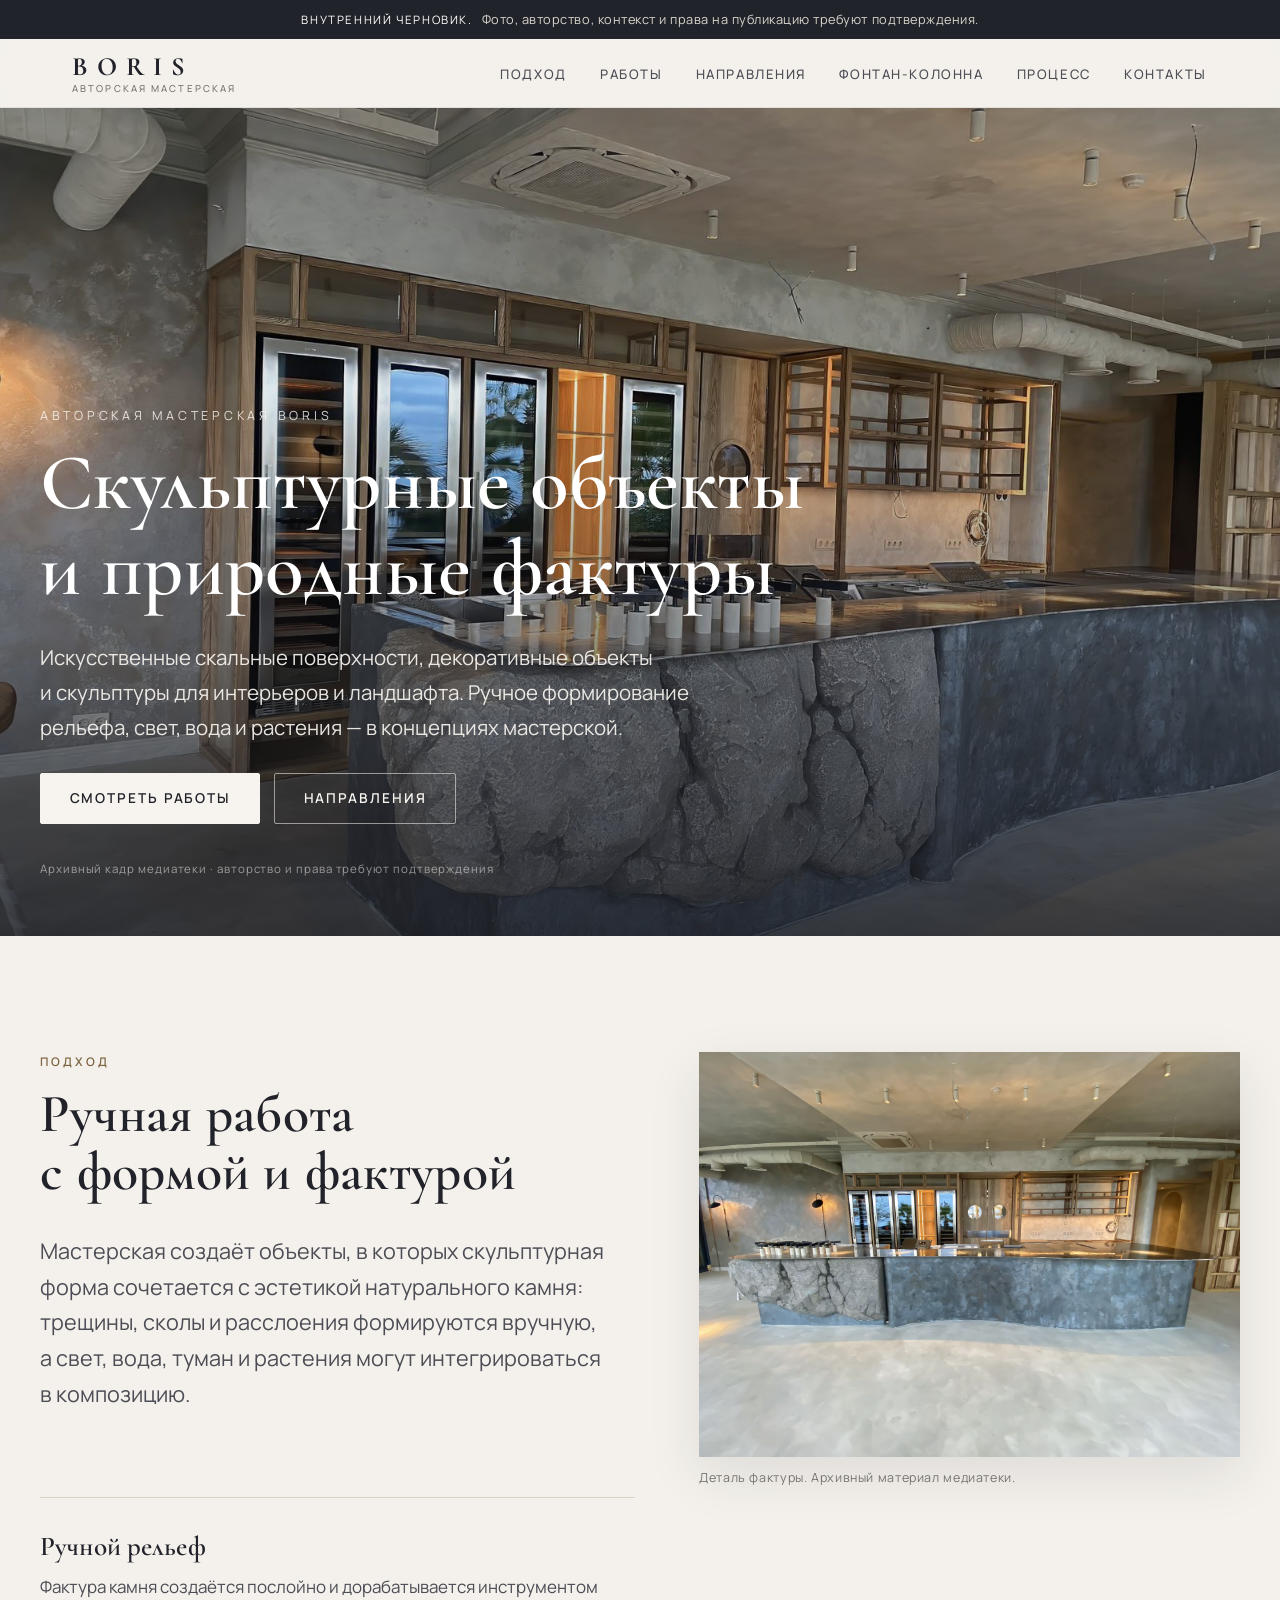
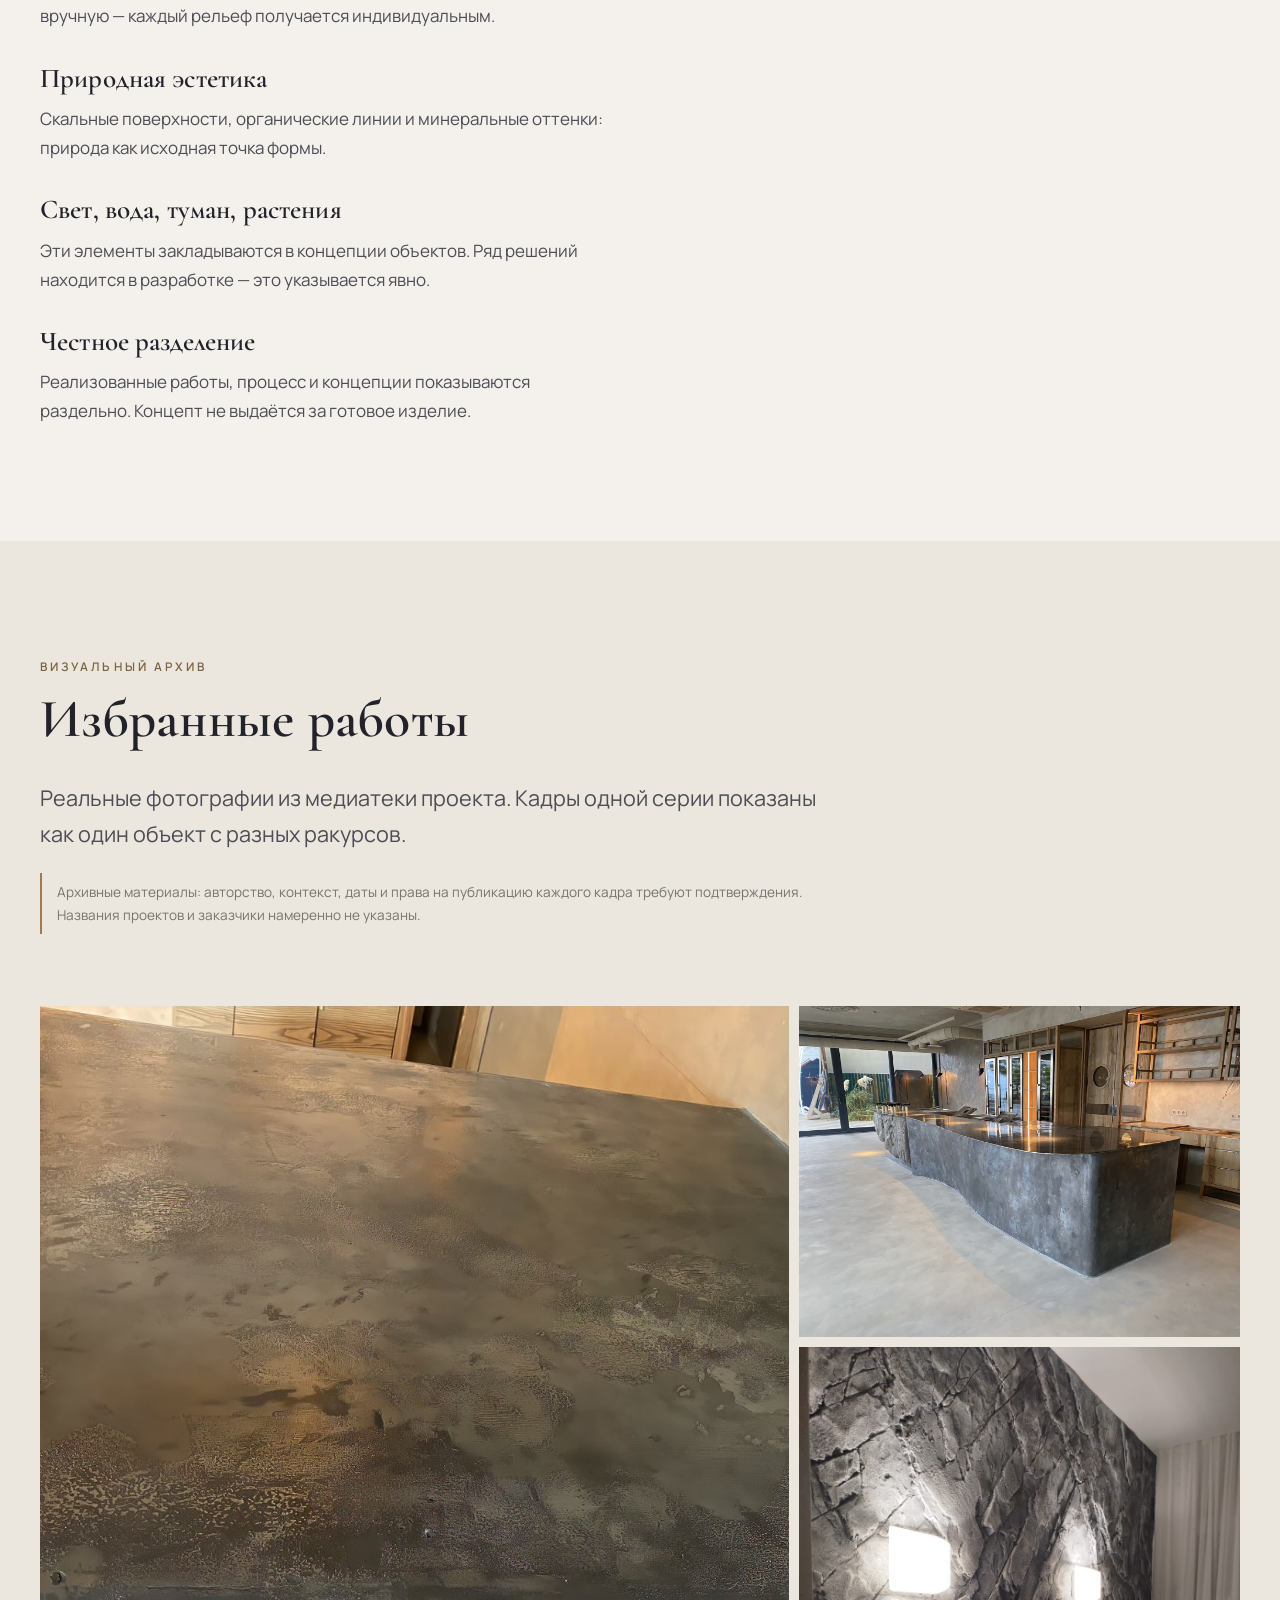
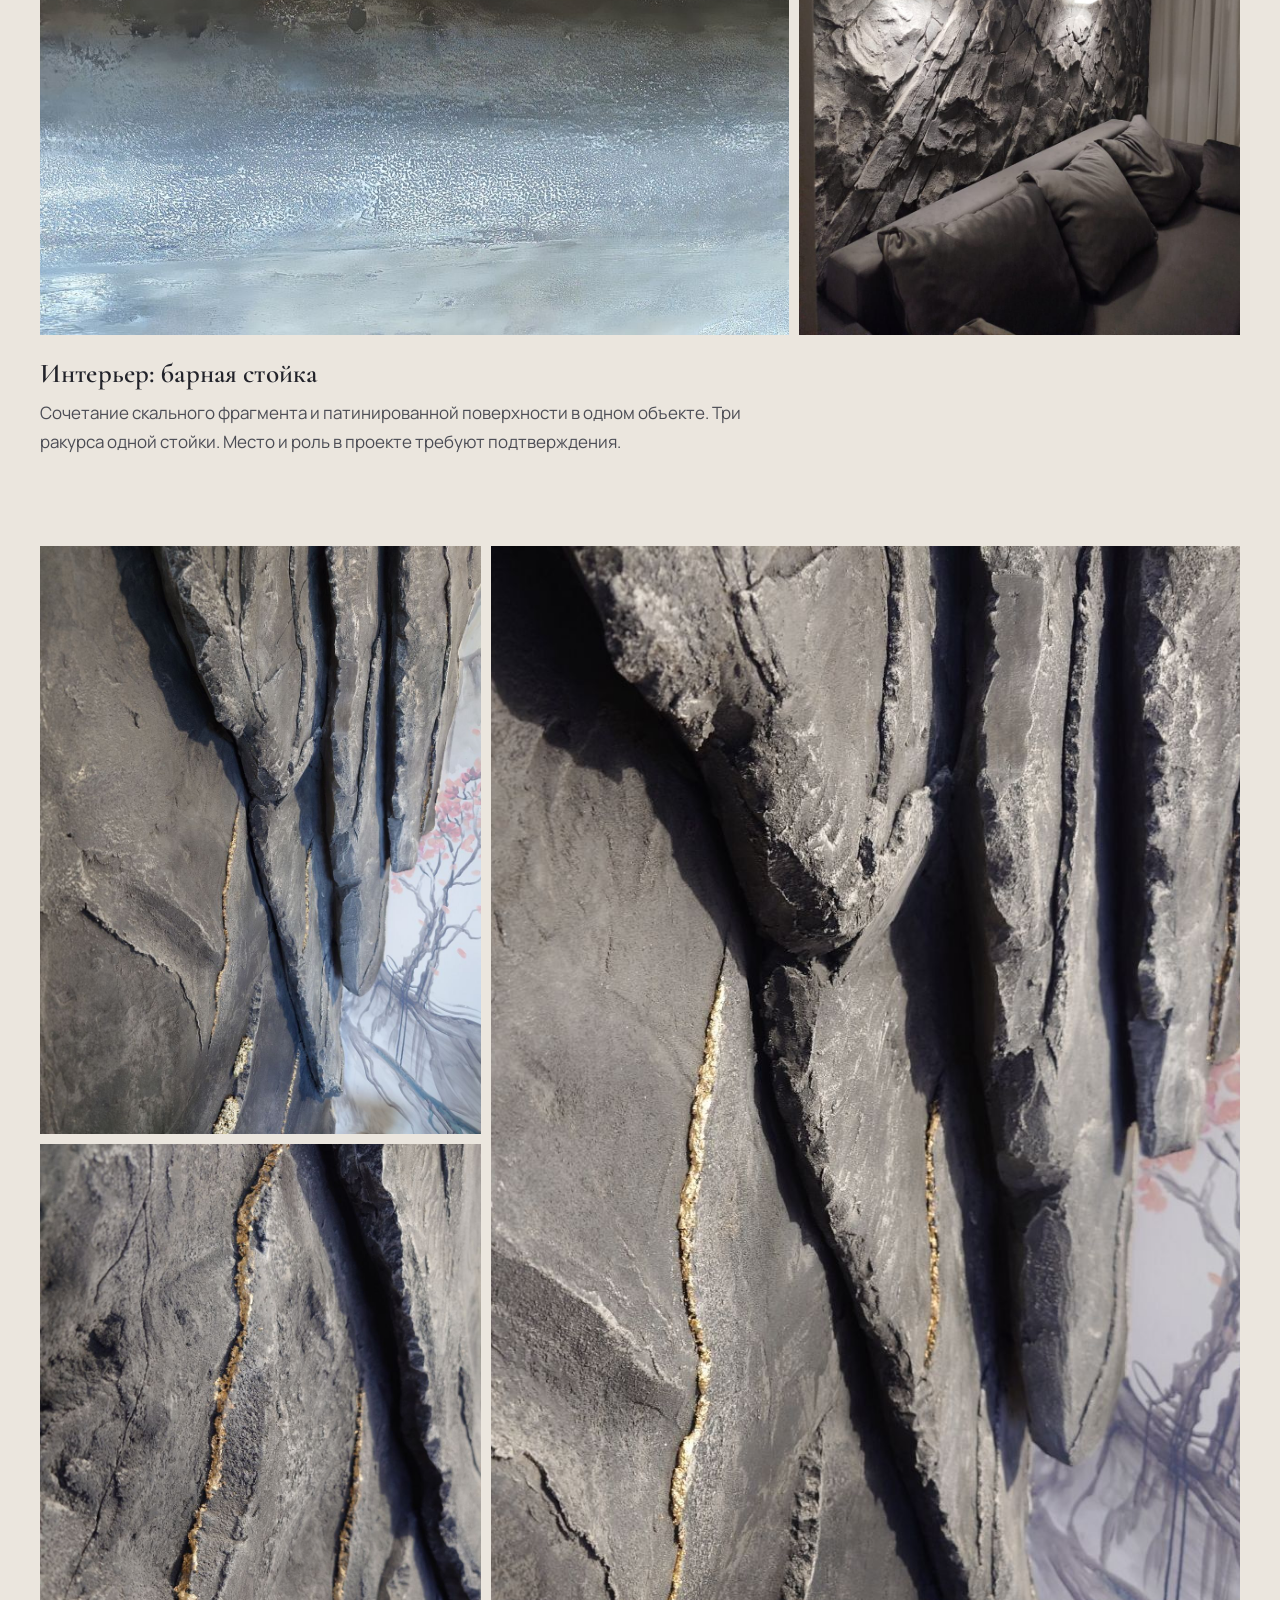
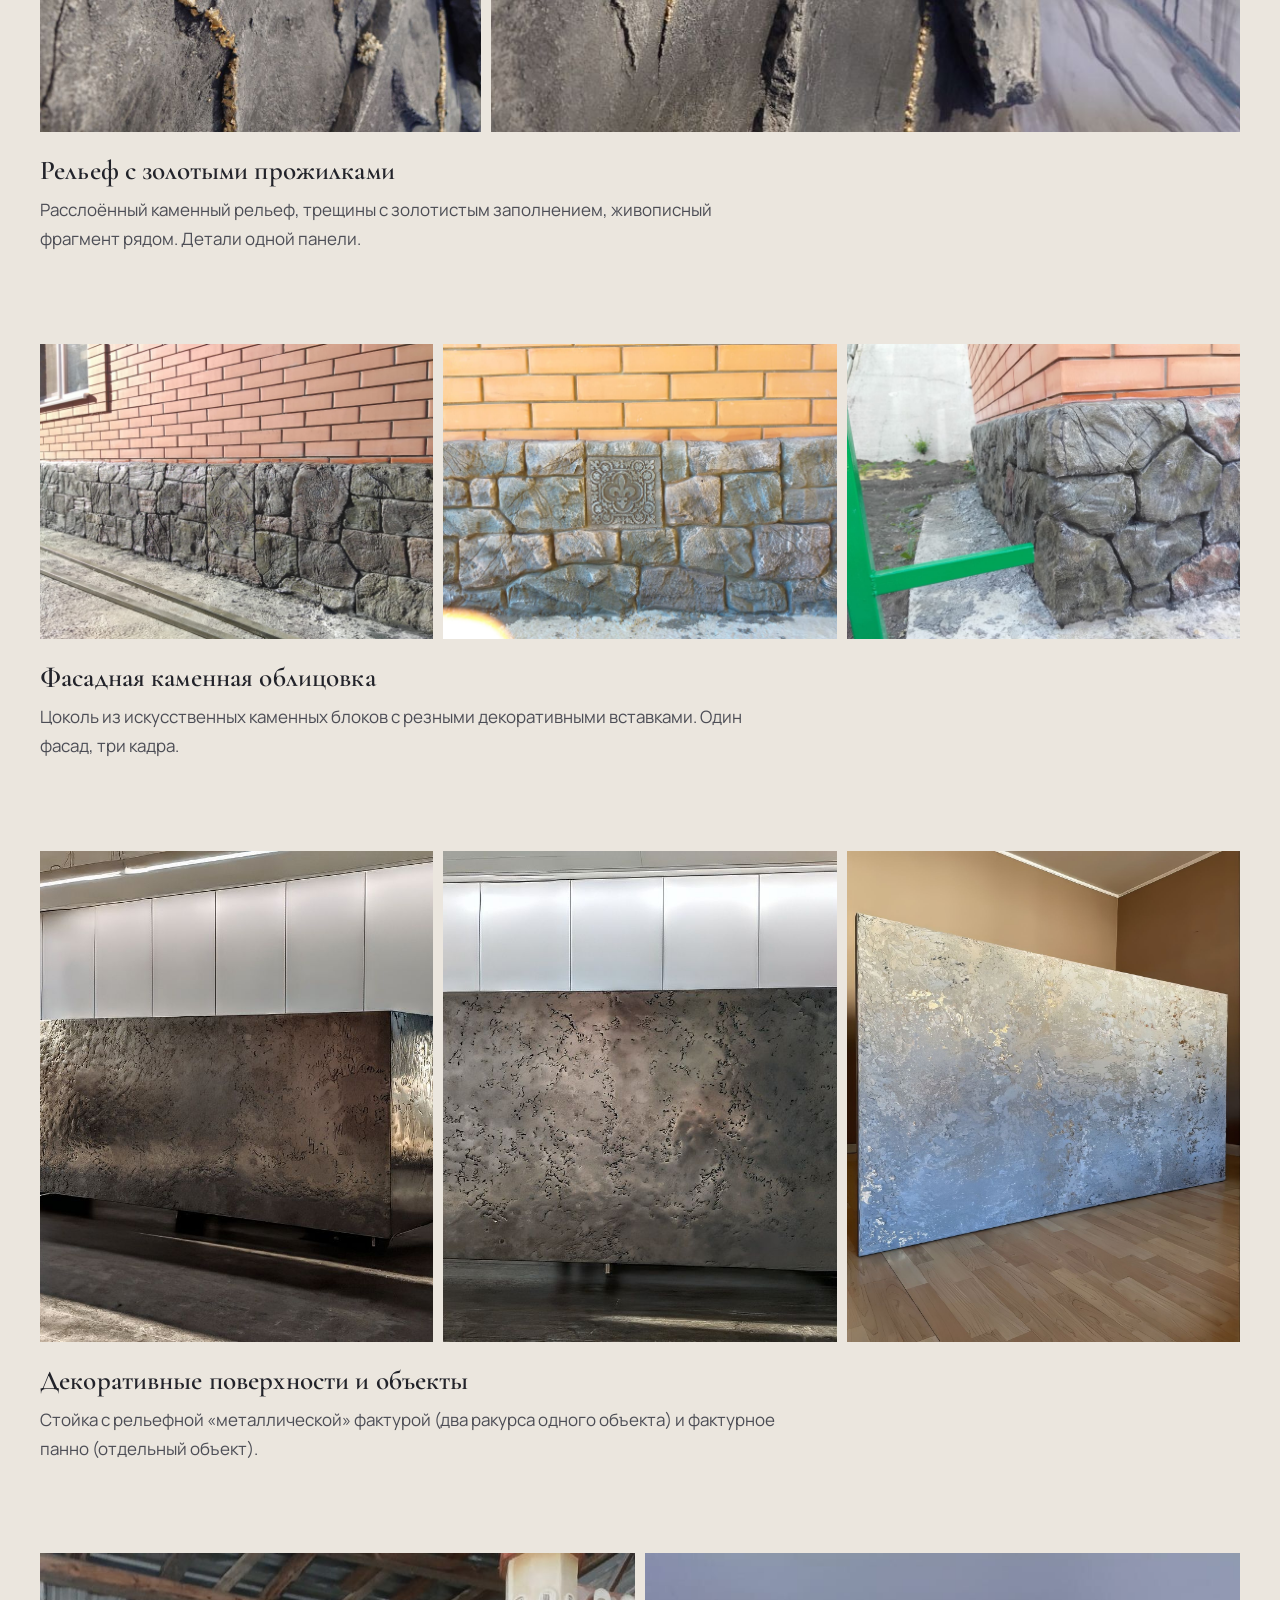
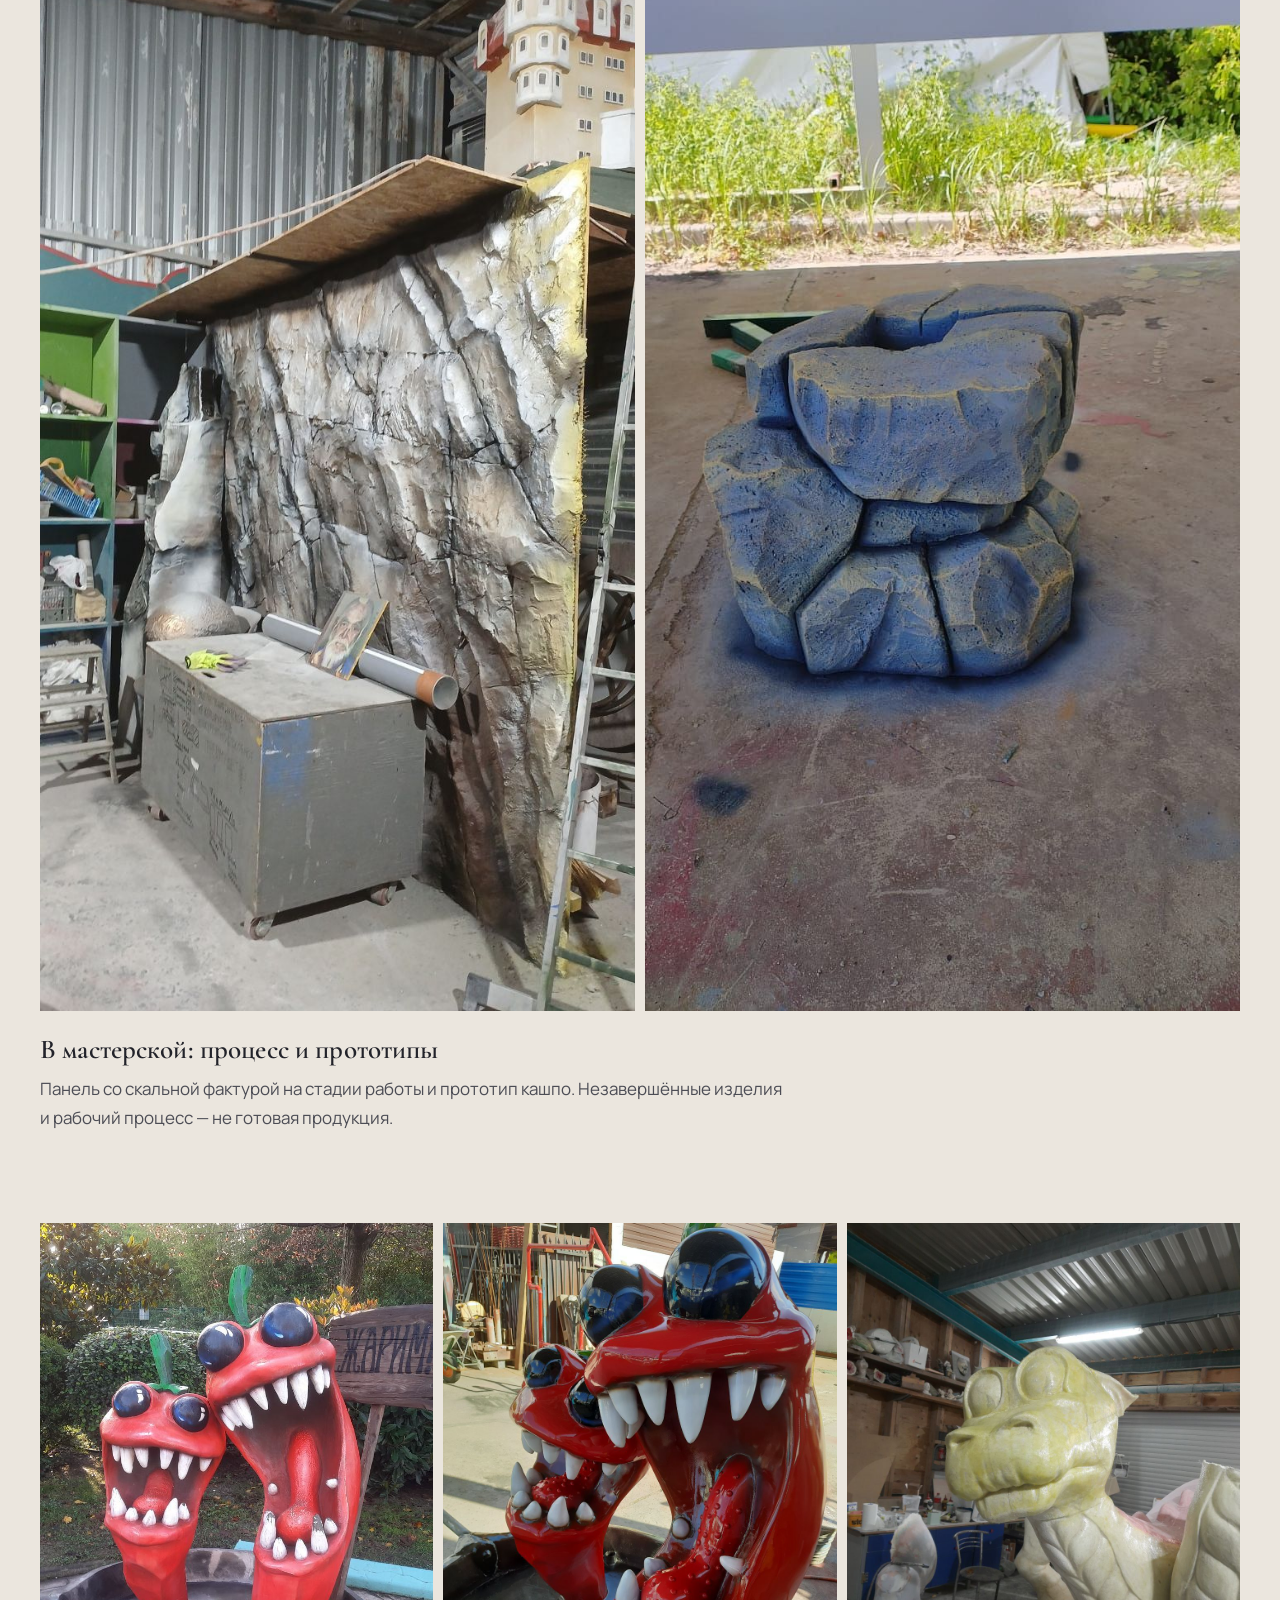
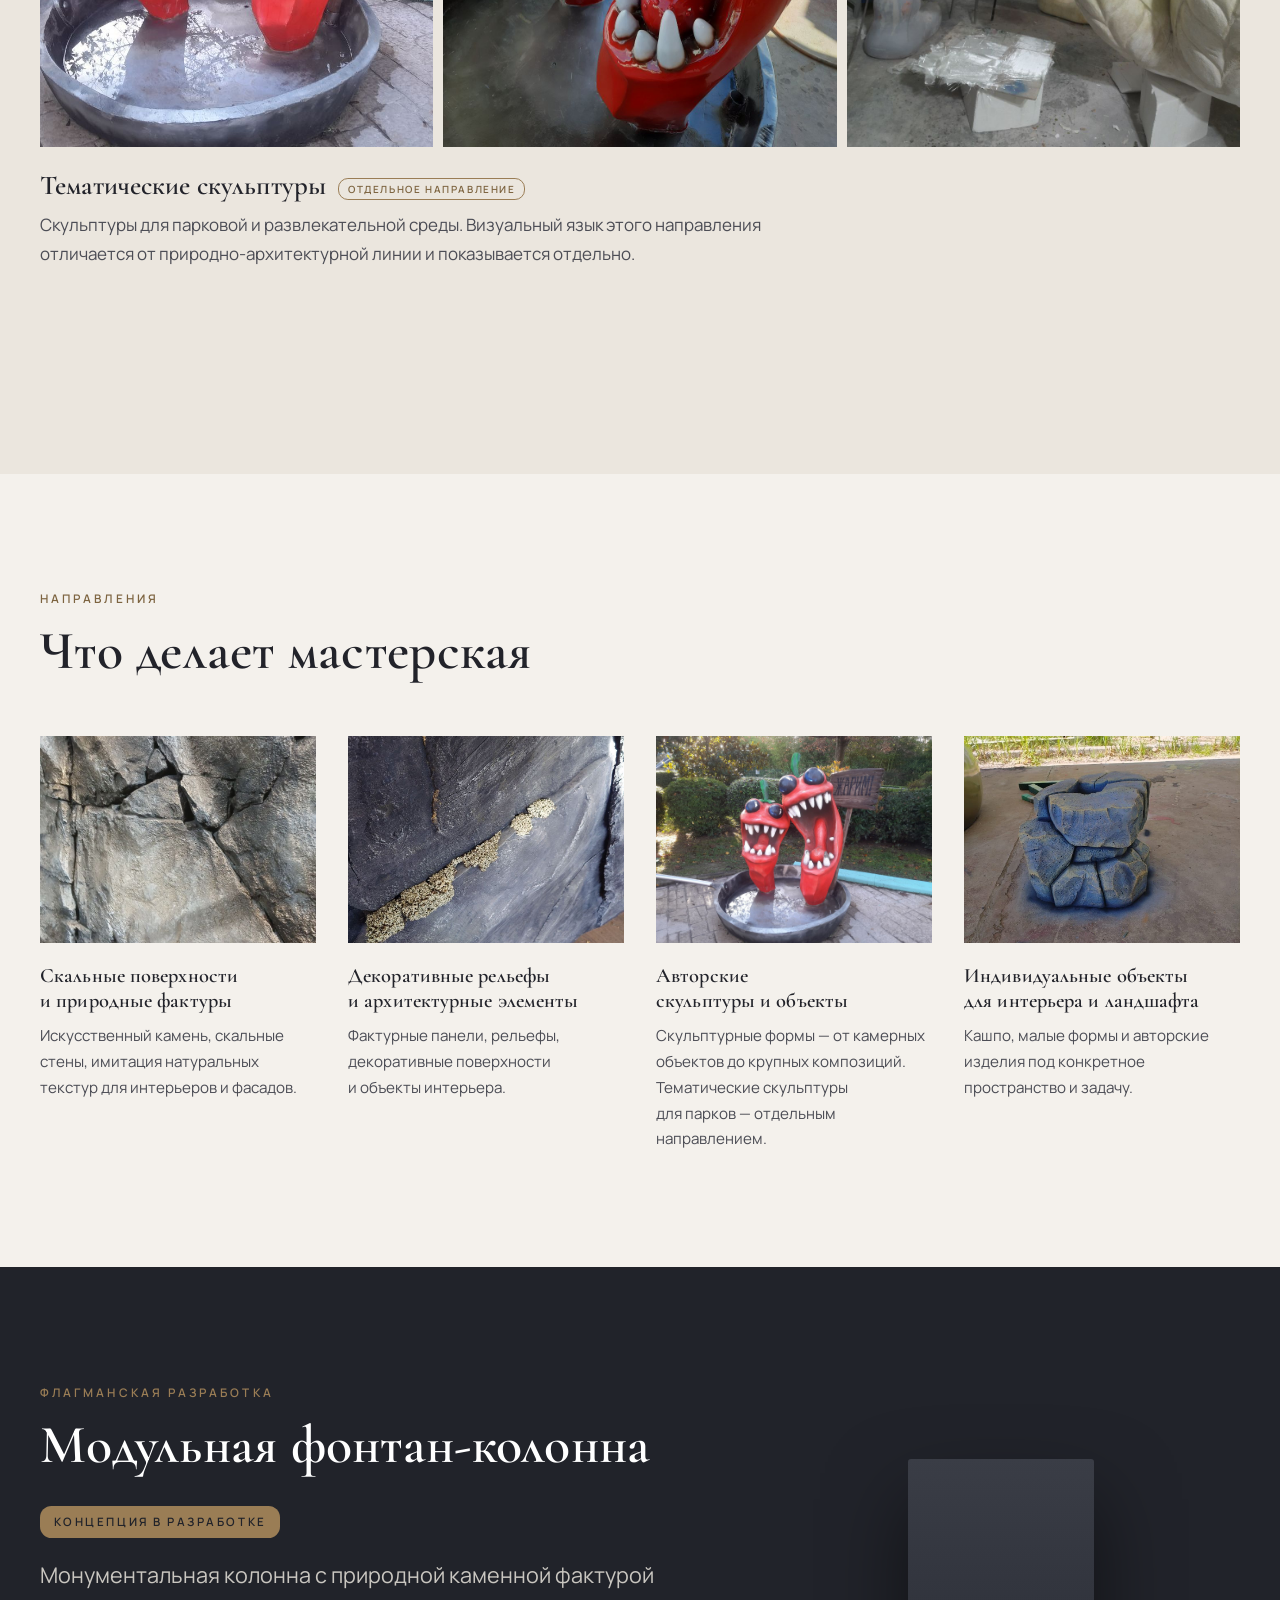
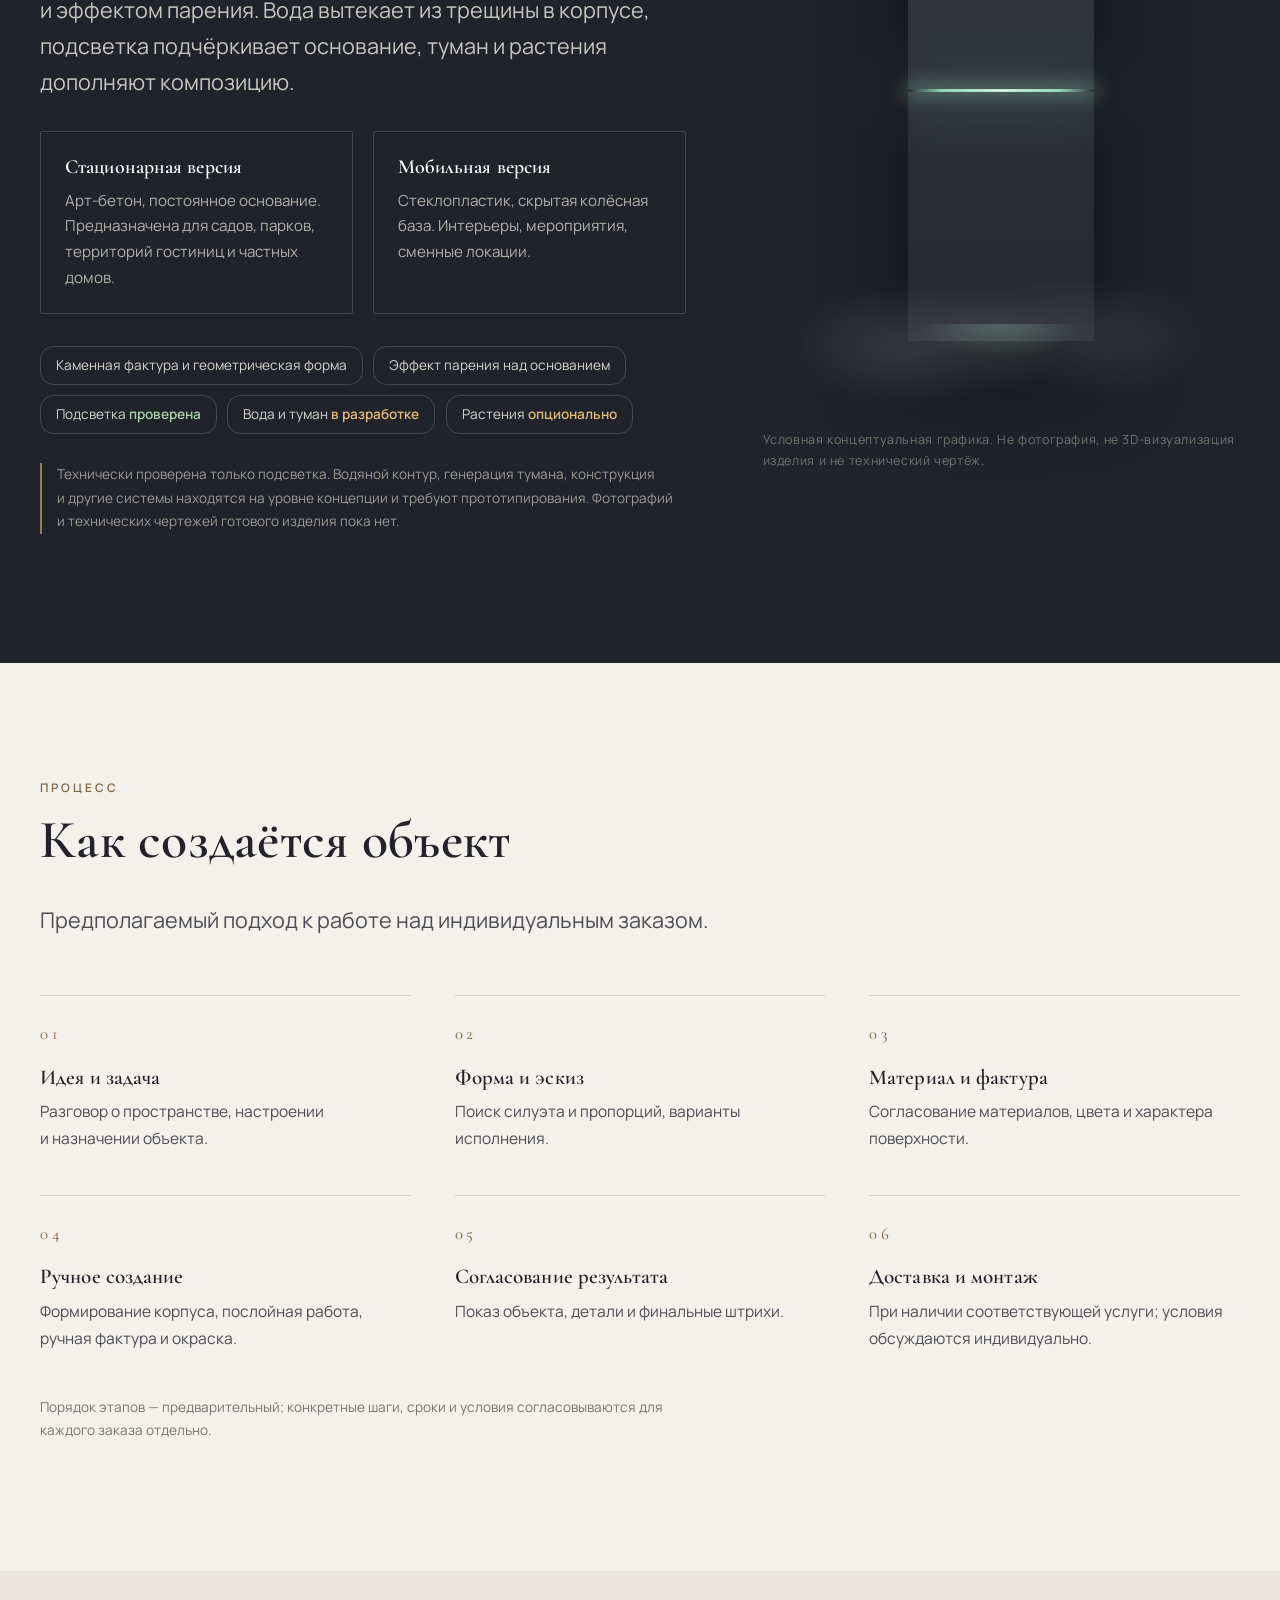
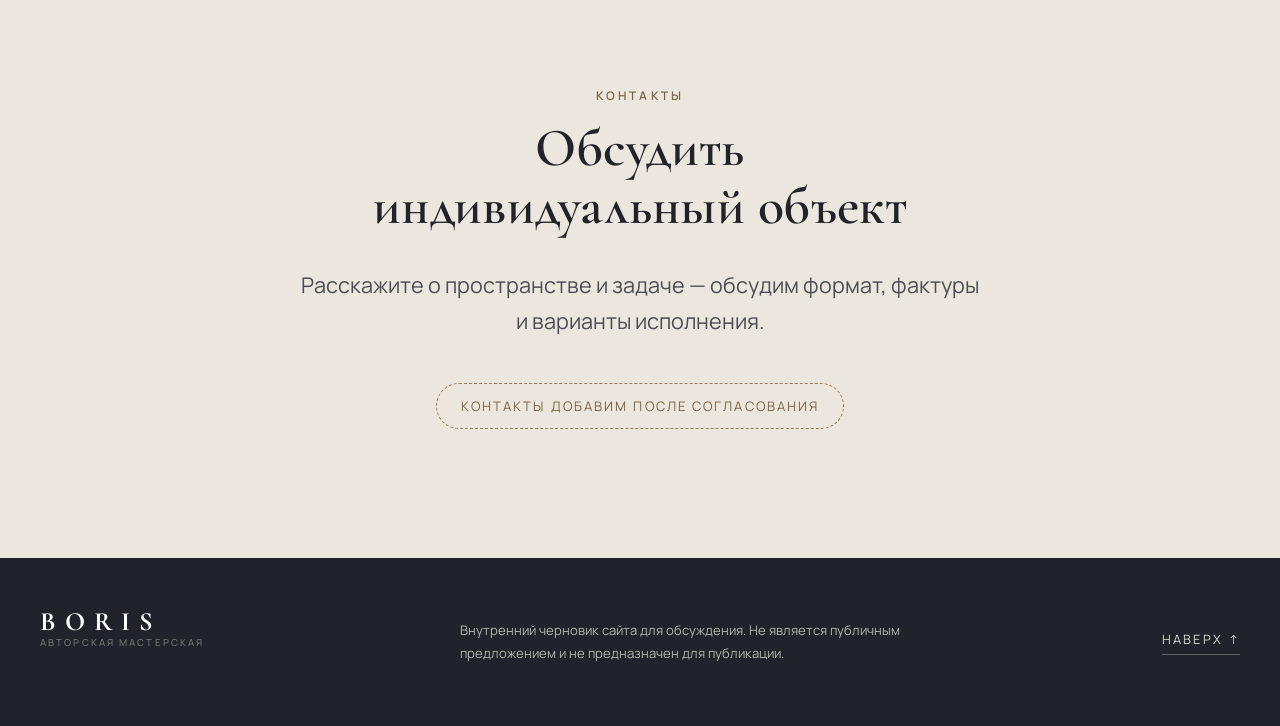
==== site/index.html @ 52c3b249 "feat(site): первый визуальный черновик одностраничного сайта BORIS (issue #5) - site/index.html — вс" ====
<!DOCTYPE html>
<html lang="ru">
<head>
  <meta charset="utf-8">
  <meta name="viewport" content="width=device-width, initial-scale=1">
  <title>BORIS — авторская мастерская скульптурных объектов · внутренний черновик</title>
  <meta name="description" content="Черновик сайта авторской мастерской: скульптурные объекты, искусственные природные поверхности и декоративные элементы для интерьеров и ландшафта.">
  <meta name="robots" content="noindex, nofollow">
  <!-- Шрифты: Google Fonts (если сеть недоступна, сработают системные фолбэки из styles.css) -->
  <link rel="preconnect" href="https://fonts.googleapis.com">
  <link rel="preconnect" href="https://fonts.gstatic.com" crossorigin>
  <link href="https://fonts.googleapis.com/css2?family=Cormorant+Garamond:wght@400;500;600;700&family=Manrope:wght@300;400;500;600&display=swap" rel="stylesheet">
  <link rel="stylesheet" href="styles.css">
</head>
<body>
  <a class="skip-link" href="#main">К основному содержанию</a>

  <!-- Служебная плашка: оставить в версии PR. Текст править здесь. -->
  <div class="draft-banner" role="note">
    <span class="draft-banner__label">Внутренний черновик.</span>
    Фото, авторство, контекст и права на публикацию требуют подтверждения.
  </div>

  <!-- ===== Шапка. Навигация: пункты меню меняются здесь ===== -->
  <header class="site-header" id="top">
    <div class="site-header__inner">
      <a class="wordmark" href="#top" aria-label="BORIS — в начало страницы">BORIS<span class="wordmark__sub">авторская мастерская</span></a>
      <button class="nav-toggle" type="button" aria-expanded="false" aria-controls="site-nav" aria-label="Открыть меню">
        <span class="nav-toggle__bar"></span><span class="nav-toggle__bar"></span>
      </button>
      <nav class="site-nav" id="site-nav" aria-label="Основная навигация">
        <ul>
          <li><a href="#approach">Подход</a></li>
          <li><a href="#works">Работы</a></li>
          <li><a href="#directions">Направления</a></li>
          <li><a href="#fountain">Фонтан-колонна</a></li>
          <li><a href="#process">Процесс</a></li>
          <li><a href="#contact">Контакты</a></li>
        </ul>
      </nav>
    </div>
  </header>

  <main id="main">

    <!-- ===== 1. Первый экран. Фоновая фотография: hero-кадр (P10) ===== -->
    <section class="hero" aria-labelledby="hero-title">
      <div class="hero__media" aria-hidden="true">
        <!-- hero-изображение: заменяется здесь (путь к веб-копии из assets/processed/web/) -->
        <img src="../assets/processed/web/p10-rock-wall-interior-lights.jpg" alt="" fetchpriority="high">
      </div>
      <div class="hero__overlay" aria-hidden="true"></div>
      <div class="hero__content">
        <p class="hero__kicker">Авторская мастерская BORIS</p>
        <h1 id="hero-title">Скульптурные объекты<br>и&nbsp;природные фактуры</h1>
        <p class="hero__lead">Искусственные скальные поверхности, декоративные объекты и&nbsp;скульптуры для интерьеров и&nbsp;ландшафта. Ручное формирование рельефа, свет, вода и&nbsp;растения&nbsp;— в&nbsp;концепциях мастерской.</p>
        <div class="hero__actions">
          <a class="btn btn--light" href="#works">Смотреть работы</a>
          <a class="btn btn--ghost" href="#directions">Направления</a>
        </div>
      </div>
      <p class="hero__credit">Архивный кадр медиатеки · авторство и права требуют подтверждения</p>
    </section>

    <!-- ===== 2. Подход. Тексты пунктов меняются здесь ===== -->
    <section class="section approach" id="approach" aria-labelledby="approach-title">
      <div class="section__inner approach__grid">
        <div class="approach__intro reveal">
          <p class="eyebrow">Подход</p>
          <h2 id="approach-title">Ручная работа с&nbsp;формой и&nbsp;фактурой</h2>
          <p class="lead">Мастерская создаёт объекты, в&nbsp;которых скульптурная форма сочетается с&nbsp;эстетикой натурального камня: трещины, сколы и&nbsp;расслоения формируются вручную, а&nbsp;свет, вода, туман и&nbsp;растения могут интегрироваться в&nbsp;композицию.</p>
        </div>
        <ul class="approach__points">
          <li class="reveal">
            <h3>Ручной рельеф</h3>
            <p>Фактура камня создаётся послойно и&nbsp;дорабатывается инструментом вручную&nbsp;— каждый рельеф получается индивидуальным.</p>
          </li>
          <li class="reveal">
            <h3>Природная эстетика</h3>
            <p>Скальные поверхности, органические линии и&nbsp;минеральные оттенки: природа как исходная точка формы.</p>
          </li>
          <li class="reveal">
            <h3>Свет, вода, туман, растения</h3>
            <p>Эти элементы закладываются в&nbsp;концепции объектов. Ряд решений находится в&nbsp;разработке&nbsp;— это указывается явно.</p>
          </li>
          <li class="reveal">
            <h3>Честное разделение</h3>
            <p>Реализованные работы, процесс и&nbsp;концепции показываются раздельно. Концепт не&nbsp;выдаётся за&nbsp;готовое изделие.</p>
          </li>
        </ul>
        <figure class="approach__figure reveal">
          <!-- деталь фактуры: заменяется здесь -->
          <img src="../assets/processed/web/p08-patina-texture-closeup.jpg" alt="Крупный план мозаичной патинированной фактуры серебристо-серого цвета с бронзовыми вкраплениями" loading="lazy">
          <figcaption>Деталь фактуры. Архивный материал медиатеки.</figcaption>
        </figure>
      </div>
    </section>

    <!-- ===== 3. Избранные работы / визуальный архив.
         Каждый кейс — <article class="case">; кадры кейса меняются в img src.
         Важно: не объединять разные объекты в один кейс. ===== -->
    <section class="section works" id="works" aria-labelledby="works-title">
      <div class="section__inner">
        <header class="works__head reveal">
          <p class="eyebrow">Визуальный архив</p>
          <h2 id="works-title">Избранные работы</h2>
          <p class="lead">Реальные фотографии из&nbsp;медиатеки проекта. Кадры одной серии показаны как один объект с&nbsp;разных ракурсов.</p>
          <p class="archive-note" role="note">Архивные материалы: авторство, контекст, даты и&nbsp;права на&nbsp;публикацию каждого кадра требуют подтверждения. Названия проектов и&nbsp;заказчики намеренно не&nbsp;указаны.</p>
        </header>

        <!-- Кейс: интерьерная барная стойка (серия P01/P02/P06/P11 — один объект) -->
        <article class="case reveal" aria-labelledby="case-bar">
          <div class="case__grid case__grid--wide-left">
            <figure class="case__figure">
              <img src="../assets/processed/web/p06-bar-counter-full-view.jpg" alt="Барная стойка в интерьере: слева грубая скальная фактура фронта, справа гладкая патинированная поверхность" loading="lazy">
            </figure>
            <div class="case__side">
              <figure class="case__figure"><img src="../assets/processed/web/p01-bar-counter-interior.jpg" alt="Изогнутая барная стойка с тёмной фактурной отделкой и скальным фрагментом на торце" loading="lazy"></figure>
              <figure class="case__figure"><img src="../assets/processed/web/p11-bar-rock-end-wide.jpg" alt="Барная стойка с крупной скальной формой на торце, общий вид" loading="lazy"></figure>
            </div>
          </div>
          <div class="case__caption">
            <h3 id="case-bar">Интерьер: барная стойка</h3>
            <p>Сочетание скального фрагмента и&nbsp;патинированной поверхности в&nbsp;одном объекте. Три ракурса одной стойки. Место и&nbsp;роль в&nbsp;проекте требуют подтверждения.</p>
          </div>
        </article>

        <!-- Кейс: рельеф с золотыми прожилками (серия P18–P22 — один объект) -->
        <article class="case reveal" aria-labelledby="case-relief">
          <div class="case__grid case__grid--wide-right">
            <div class="case__side">
              <figure class="case__figure"><img src="../assets/processed/web/p18-relief-gold-veins-sakura.jpg" alt="Серый слоистый рельеф с золотыми прожилками в трещинах рядом с росписью сакуры" loading="lazy"></figure>
              <figure class="case__figure"><img src="../assets/processed/web/p19-relief-gold-vein-detail.jpg" alt="Крупный план трещины в сером каменном рельефе с золотой прожилкой" loading="lazy"></figure>
            </div>
            <figure class="case__figure">
              <img src="../assets/processed/web/p22-relief-gold-veins-vertical.jpg" alt="Вертикальный кадр слоистого скального рельефа с золотыми прожилками и живописной ветвью сакуры справа" loading="lazy">
            </figure>
          </div>
          <div class="case__caption">
            <h3 id="case-relief">Рельеф с&nbsp;золотыми прожилками</h3>
            <p>Расслоённый каменный рельеф, трещины с&nbsp;золотистым заполнением, живописный фрагмент рядом. Детали одной панели.</p>
          </div>
        </article>

        <!-- Кейс: фасадная облицовка (серия P12–P14 — один объект) -->
        <article class="case reveal" aria-labelledby="case-facade">
          <div class="case__grid case__grid--triple">
            <figure class="case__figure"><img src="../assets/processed/web/p13-facade-stone-base-ornaments.jpg" alt="Каменный цоколь фасада с декоративными резными вставками и оранжевой плиткой выше" loading="lazy"></figure>
            <figure class="case__figure"><img src="../assets/processed/web/p12-facade-stone-plaque.jpg" alt="Фрагмент каменной облицовки цоколя с декоративной плитой-орнаментом" loading="lazy"></figure>
            <figure class="case__figure"><img src="../assets/processed/web/p14-facade-stone-corner.jpg" alt="Угол здания с каменной облицовкой цоколя из крупных блоков" loading="lazy"></figure>
          </div>
          <div class="case__caption">
            <h3 id="case-facade">Фасадная каменная облицовка</h3>
            <p>Цоколь из&nbsp;искусственных каменных блоков с&nbsp;резными декоративными вставками. Один фасад, три кадра.</p>
          </div>
        </article>

        <!-- Кейс: декоративные поверхности (P27/P28 — один объект; P29 — отдельный объект) -->
        <article class="case reveal" aria-labelledby="case-decor">
          <div class="case__grid case__grid--triple">
            <figure class="case__figure"><img src="../assets/processed/web/p27-dark-counter-showroom-angle.jpg" alt="Прямоугольная стойка с рельефной тёмной металлизированной фактурой в светлом помещении с панорамными окнами" loading="lazy"></figure>
            <figure class="case__figure"><img src="../assets/processed/web/p28-dark-counter-showroom-front.jpg" alt="Фронтальный вид стойки с тёмной рельефной фактурой в помещении с белыми панелями" loading="lazy"></figure>
            <figure class="case__figure"><img src="../assets/processed/web/p29-textured-art-panel-room.jpg" alt="Крупное фактурное панно голубовато-серебристого цвета с золотыми вкраплениями, прислонённое к стене" loading="lazy"></figure>
          </div>
          <div class="case__caption">
            <h3 id="case-decor">Декоративные поверхности и&nbsp;объекты</h3>
            <p>Стойка с&nbsp;рельефной «металлической» фактурой (два ракурса одного объекта) и&nbsp;фактурное панно (отдельный объект).</p>
          </div>
        </article>

        <!-- Кейс: в мастерской / процесс (P15, P25) -->
        <article class="case reveal" aria-labelledby="case-workshop">
          <div class="case__grid case__grid--double">
            <figure class="case__figure"><img src="../assets/processed/web/p15-rock-wall-panel-workshop.jpg" alt="Крупная панель с фактурой искусственной скалы на колёсной платформе в мастерской" loading="lazy"></figure>
            <figure class="case__figure"><img src="../assets/processed/web/p25-planter-prototype.jpg" alt="Прототип кашпо в виде каменной груды с отверстием сверху на производственной площадке" loading="lazy"></figure>
          </div>
          <div class="case__caption">
            <h3 id="case-workshop">В&nbsp;мастерской: процесс и&nbsp;прототипы</h3>
            <p>Панель со&nbsp;скальной фактурой на&nbsp;стадии работы и&nbsp;прототип кашпо. Незавершённые изделия и&nbsp;рабочий процесс&nbsp;— не&nbsp;готовая продукция.</p>
          </div>
        </article>

        <!-- Кейс: тематические скульптуры — отдельное направление -->
        <article class="case reveal" aria-labelledby="case-themed">
          <div class="case__grid case__grid--triple">
            <figure class="case__figure"><img src="../assets/processed/web/p30-red-mouths-installed-park.jpg" alt="Две красные мультяшные скульптуры с разинутыми пастями в чаше фонтана в парке" loading="lazy"></figure>
            <figure class="case__figure"><img src="../assets/processed/web/p36-red-mouths-painted.jpg" alt="Окрашенные красные скульптуры с разинутыми пастями и белыми зубами в чаше" loading="lazy"></figure>
            <figure class="case__figure"><img src="../assets/processed/web/p41-dragon-head-primed.jpg" alt="Крупная неокрашенная голова динозавра с рельефной чешуёй в мастерской" loading="lazy"></figure>
          </div>
          <div class="case__caption">
            <h3 id="case-themed">Тематические скульптуры <span class="tag">отдельное направление</span></h3>
            <p>Скульптуры для&nbsp;парковой и&nbsp;развлекательной среды. Визуальный язык этого направления отличается от&nbsp;природно-архитектурной линии и&nbsp;показывается отдельно.</p>
          </div>
        </article>
      </div>
    </section>

    <!-- ===== 4. Направления. Карточки меняются здесь ===== -->
    <section class="section directions" id="directions" aria-labelledby="directions-title">
      <div class="section__inner">
        <header class="reveal">
          <p class="eyebrow">Направления</p>
          <h2 id="directions-title">Что делает мастерская</h2>
        </header>
        <ul class="directions__grid">
          <li class="direction-card reveal">
            <figure><img src="../assets/processed/web/p16-rock-texture-closeup.jpg" alt="Крупный план фактуры искусственного камня с трещинами и расколами" loading="lazy"></figure>
            <h3>Скальные поверхности и&nbsp;природные фактуры</h3>
            <p>Искусственный камень, скальные стены, имитация натуральных текстур для интерьеров и&nbsp;фасадов.</p>
          </li>
          <li class="direction-card reveal">
            <figure><img src="../assets/processed/web/p21-relief-gold-gravel-vein.jpg" alt="Крупный план тёмных слоистых пластин рельефа с золотистым заполнением трещины" loading="lazy"></figure>
            <h3>Декоративные рельефы и&nbsp;архитектурные элементы</h3>
            <p>Фактурные панели, рельефы, декоративные поверхности и&nbsp;объекты интерьера.</p>
          </li>
          <li class="direction-card reveal">
            <figure><img src="../assets/processed/web/p30-red-mouths-installed-park.jpg" alt="Красные мультяшные скульптуры в чаше фонтана в парке" loading="lazy"></figure>
            <h3>Авторские скульптуры и&nbsp;объекты</h3>
            <p>Скульптурные формы&nbsp;— от&nbsp;камерных объектов до&nbsp;крупных композиций. Тематические скульптуры для&nbsp;парков&nbsp;— отдельным направлением.</p>
          </li>
          <li class="direction-card reveal">
            <figure><img src="../assets/processed/web/p25-planter-prototype.jpg" alt="Прототип кашпо в виде каменной груды с отверстием сверху" loading="lazy"></figure>
            <h3>Индивидуальные объекты для&nbsp;интерьера и&nbsp;ландшафта</h3>
            <p>Кашпо, малые формы и&nbsp;авторские изделия под конкретное пространство и&nbsp;задачу.</p>
          </li>
        </ul>
      </div>
    </section>

    <!-- ===== 5. Флагман: фонтан-колонна (КОНЦЕПТ).
         Визуальный блок — условная CSS-графика. НЕ подставлять сюда фото P46/P43/P44/P45. ===== -->
    <section class="section fountain" id="fountain" aria-labelledby="fountain-title">
      <div class="section__inner fountain__grid">
        <div class="fountain__content reveal">
          <p class="eyebrow eyebrow--light">Флагманская разработка</p>
          <h2 id="fountain-title">Модульная фонтан-колонна</h2>
          <p class="status-badge">Концепция в&nbsp;разработке</p>
          <p class="lead lead--light">Монументальная колонна с&nbsp;природной каменной фактурой и&nbsp;эффектом парения. Вода вытекает из&nbsp;трещины в&nbsp;корпусе, подсветка подчёркивает основание, туман и&nbsp;растения дополняют композицию.</p>

          <div class="fountain__variants">
            <div class="variant">
              <h3>Стационарная версия</h3>
              <p>Арт-бетон, постоянное основание. Предназначена для садов, парков, территорий гостиниц и&nbsp;частных домов.</p>
            </div>
            <div class="variant">
              <h3>Мобильная версия</h3>
              <p>Стеклопластик, скрытая колёсная база. Интерьеры, мероприятия, сменные локации.</p>
            </div>
          </div>

          <ul class="fountain__features">
            <li>Каменная фактура и&nbsp;геометрическая форма</li>
            <li>Эффект парения над основанием</li>
            <li>Подсветка <span class="ok-mark">проверена</span></li>
            <li>Вода и&nbsp;туман <span class="wip-mark">в&nbsp;разработке</span></li>
            <li>Растения <span class="wip-mark">опционально</span></li>
          </ul>

          <p class="fountain__disclaimer" role="note">Технически проверена только подсветка. Водяной контур, генерация тумана, конструкция и&nbsp;другие системы находятся на&nbsp;уровне концепции и&nbsp;требуют прототипирования. Фотографий и&nbsp;технических чертежей готового изделия пока нет.</p>
        </div>

        <figure class="fountain__visual reveal" aria-label="Условная концептуальная графика фонтан-колонны">
          <!-- Условная концептуальная графика: только CSS. Не заменять на чужие изображения. -->
          <div class="monolith" aria-hidden="true">
            <div class="monolith__body"></div>
            <div class="monolith__seam"></div>
            <div class="monolith__base-glow"></div>
            <div class="monolith__mist"></div>
          </div>
          <figcaption>Условная концептуальная графика. Не&nbsp;фотография, не&nbsp;3D-визуализация изделия и&nbsp;не&nbsp;технический чертёж.</figcaption>
        </figure>
      </div>
    </section>

    <!-- ===== 6. Как создаётся объект. Шаги меняются здесь ===== -->
    <section class="section process" id="process" aria-labelledby="process-title">
      <div class="section__inner">
        <header class="reveal">
          <p class="eyebrow">Процесс</p>
          <h2 id="process-title">Как создаётся объект</h2>
          <p class="lead">Предполагаемый подход к&nbsp;работе над индивидуальным заказом.</p>
        </header>
        <ol class="process__steps">
          <li class="reveal"><span class="process__num">01</span><h3>Идея и&nbsp;задача</h3><p>Разговор о&nbsp;пространстве, настроении и&nbsp;назначении объекта.</p></li>
          <li class="reveal"><span class="process__num">02</span><h3>Форма и&nbsp;эскиз</h3><p>Поиск силуэта и&nbsp;пропорций, варианты исполнения.</p></li>
          <li class="reveal"><span class="process__num">03</span><h3>Материал и&nbsp;фактура</h3><p>Согласование материалов, цвета и&nbsp;характера поверхности.</p></li>
          <li class="reveal"><span class="process__num">04</span><h3>Ручное создание</h3><p>Формирование корпуса, послойная работа, ручная фактура и&nbsp;окраска.</p></li>
          <li class="reveal"><span class="process__num">05</span><h3>Согласование результата</h3><p>Показ объекта, детали и&nbsp;финальные штрихи.</p></li>
          <li class="reveal"><span class="process__num">06</span><h3>Доставка и&nbsp;монтаж</h3><p>При наличии соответствующей услуги; условия обсуждаются индивидуально.</p></li>
        </ol>
        <p class="process__note">Порядок этапов&nbsp;— предварительный; конкретные шаги, сроки и&nbsp;условия согласовываются для каждого заказа отдельно.</p>
      </div>
    </section>

    <!-- ===== 7. Контактный блок. НЕ добавлять реальные контакты/формы. ===== -->
    <section class="section contact" id="contact" aria-labelledby="contact-title">
      <div class="section__inner contact__inner reveal">
        <p class="eyebrow">Контакты</p>
        <h2 id="contact-title">Обсудить индивидуальный объект</h2>
        <p class="lead">Расскажите о&nbsp;пространстве и&nbsp;задаче&nbsp;— обсудим формат, фактуры и&nbsp;варианты исполнения.</p>
        <p class="contact__placeholder">Контакты добавим после согласования</p>
      </div>
    </section>
  </main>

  <!-- ===== 8. Подвал ===== -->
  <footer class="site-footer">
    <div class="site-footer__inner">
      <p class="wordmark wordmark--footer">BORIS<span class="wordmark__sub">авторская мастерская</span></p>
      <p class="site-footer__note">Внутренний черновик сайта для&nbsp;обсуждения. Не&nbsp;является публичным предложением и&nbsp;не&nbsp;предназначен для&nbsp;публикации.</p>
      <a class="to-top" href="#top">Наверх&nbsp;<span aria-hidden="true">↑</span></a>
    </div>
  </footer>

  <!-- Лайтбокс галереи (script.js): клавиша Esc закрывает -->
  <div class="lightbox" id="lightbox" role="dialog" aria-modal="true" aria-label="Просмотр фотографии" hidden>
    <button class="lightbox__close" type="button" aria-label="Закрыть">×</button>
    <figure class="lightbox__figure">
      <img class="lightbox__img" src="" alt="">
      <figcaption class="lightbox__caption"></figcaption>
    </figure>
  </div>

  <script src="script.js"></script>
</body>
</html>
---- site/styles.css ----
/* ============================================================
   BORIS — внутренний черновик сайта (issue #5)
   Палитра и типографика: минеральный белый фон, графит,
   песочно-бронзовый акцент; крупные заголовки, много воздуха.
   Брейкпоинты: 1100px / 860px / 620px.
   ============================================================ */

:root {
  --bg: #f4f1ec;
  --bg-soft: #ebe6de;
  --ink: #22232a;
  --ink-soft: #4c4d55;
  --muted: #757470;
  --line: #d9d2c6;
  --dark: #21232a;
  --dark-2: #2b2e37;
  --accent: #9a7d55;
  --accent-strong: #7d6440;
  --light: #f7f4ef;
  --ok: #4f7a54;
  --wip: #a4712f;

  --font-display: "Cormorant Garamond", Georgia, "Times New Roman", serif;
  --font-body: "Manrope", "Segoe UI", Roboto, "Helvetica Neue", Arial, sans-serif;

  --space-section: clamp(4.5rem, 9vw, 8.5rem);
  --content: 76rem;
  --radius: 2px;
  --shadow-soft: 0 18px 50px rgba(34, 35, 42, 0.10);
}

/* ---------- базовое ---------- */
*, *::before, *::after { box-sizing: border-box; }

html {
  scroll-behavior: smooth;
  -webkit-text-size-adjust: 100%;
}

body {
  margin: 0;
  background: var(--bg);
  color: var(--ink);
  font-family: var(--font-body);
  font-size: 1.0625rem;
  line-height: 1.7;
  font-weight: 400;
  overflow-x: hidden; /* защита от горизонтального скролла на мобильных */
}

img { display: block; max-width: 100%; height: auto; }
figure { margin: 0; }
ul, ol { margin: 0; padding: 0; list-style: none; }

h1, h2, h3 {
  font-family: var(--font-display);
  font-weight: 600;
  line-height: 1.08;
  letter-spacing: 0.005em;
  margin: 0 0 0.6em;
  text-wrap: balance;
}

h1 { font-size: clamp(2.6rem, 6.2vw, 5.2rem); }
h2 { font-size: clamp(2.1rem, 4.2vw, 3.4rem); }
h3 { font-size: clamp(1.35rem, 2.2vw, 1.7rem); line-height: 1.25; }

p { margin: 0 0 1em; }
a { color: inherit; }

::selection { background: var(--accent); color: #fff; }

/* фокус клавиатуры */
a:focus-visible, button:focus-visible {
  outline: 2px solid var(--accent-strong);
  outline-offset: 3px;
  border-radius: var(--radius);
}

.skip-link {
  position: absolute; left: 1rem; top: -3.5rem;
  background: var(--dark); color: #fff;
  padding: 0.6rem 1rem; z-index: 200;
  transition: top 0.2s ease;
}
.skip-link:focus { top: 1rem; }

/* ---------- служебная плашка черновика ---------- */
.draft-banner {
  background: var(--dark);
  color: #d8d4cc;
  font-size: 0.8rem;
  letter-spacing: 0.04em;
  text-align: center;
  padding: 0.55rem 1rem;
}
.draft-banner__label {
  color: #fff;
  text-transform: uppercase;
  letter-spacing: 0.14em;
  font-size: 0.72rem;
  margin-right: 0.5em;
}

/* ---------- шапка ---------- */
.site-header {
  position: sticky; top: 0; z-index: 100;
  background: rgba(244, 241, 236, 0.92);
  backdrop-filter: blur(10px);
  border-bottom: 1px solid rgba(34, 35, 42, 0.08);
}
.site-header__inner {
  max-width: var(--content);
  margin: 0 auto;
  padding: 0.9rem clamp(1.1rem, 4vw, 2.5rem);
  display: flex; align-items: center; justify-content: space-between; gap: 1.5rem;
}

.wordmark {
  font-family: var(--font-display);
  font-size: 1.65rem;
  font-weight: 700;
  letter-spacing: 0.34em;
  text-decoration: none;
  display: inline-flex; flex-direction: column; line-height: 1;
}
.wordmark__sub {
  font-family: var(--font-body);
  font-size: 0.6rem;
  font-weight: 500;
  letter-spacing: 0.22em;
  text-transform: uppercase;
  color: var(--muted);
  margin-top: 0.35em;
}

.site-nav ul { display: flex; gap: clamp(1rem, 2.4vw, 2.1rem); }
.site-nav a {
  text-decoration: none;
  font-size: 0.82rem;
  font-weight: 500;
  letter-spacing: 0.12em;
  text-transform: uppercase;
  color: var(--ink-soft);
  padding: 0.35em 0.1em;
  border-bottom: 1px solid transparent;
}
.site-nav a:hover { color: var(--ink); border-bottom-color: var(--accent); }

.nav-toggle {
  display: none;
  background: none; border: 0; cursor: pointer;
  width: 2.6rem; height: 2.6rem;
  flex-direction: column; justify-content: center; align-items: center; gap: 7px;
}
.nav-toggle__bar {
  width: 26px; height: 2px; background: var(--ink);
  transition: transform 0.25s ease, opacity 0.2s ease;
}
.nav-toggle[aria-expanded="true"] .nav-toggle__bar:first-child { transform: translateY(4.5px) rotate(45deg); }
.nav-toggle[aria-expanded="true"] .nav-toggle__bar:last-child { transform: translateY(-4.5px) rotate(-45deg); }

/* ---------- кнопки ---------- */
.btn {
  display: inline-block;
  padding: 0.95em 2.1em;
  font-size: 0.85rem;
  font-weight: 600;
  letter-spacing: 0.14em;
  text-transform: uppercase;
  text-decoration: none;
  border: 1px solid var(--ink);
  border-radius: var(--radius);
  transition: background 0.25s ease, color 0.25s ease, border-color 0.25s ease;
}
.btn--light { background: var(--light); border-color: var(--light); color: var(--ink); }
.btn--light:hover { background: #fff; border-color: #fff; }
.btn--ghost { background: transparent; border-color: rgba(247, 244, 239, 0.55); color: var(--light); }
.btn--ghost:hover { border-color: var(--light); }

/* ---------- служебные подписи ---------- */
.eyebrow {
  font-size: 0.74rem;
  font-weight: 600;
  letter-spacing: 0.26em;
  text-transform: uppercase;
  color: var(--accent-strong);
  margin-bottom: 1.1em;
}
.eyebrow--light { color: var(--accent); }

.lead {
  font-size: clamp(1.12rem, 1.7vw, 1.35rem);
  line-height: 1.65;
  color: var(--ink-soft);
  max-width: 42em;
}
.lead--light { color: #c9c6c0; }

.section { padding: var(--space-section) clamp(1.1rem, 4vw, 2.5rem); }
.section__inner { max-width: var(--content); margin: 0 auto; }

/* ---------- первый экран ---------- */
.hero {
  position: relative;
  min-height: 92svh;
  display: flex; flex-direction: column; justify-content: flex-end;
  padding: clamp(2rem, 6vw, 5rem) clamp(1.1rem, 4vw, 2.5rem) clamp(2.2rem, 5vw, 3.6rem);
  color: var(--light);
  overflow: hidden;
}
.hero__media, .hero__overlay { position: absolute; inset: 0; }
.hero__media img { width: 100%; height: 100%; object-fit: cover; }
.hero__overlay {
  background:
    linear-gradient(180deg, rgba(20, 21, 26, 0.32) 0%, rgba(20, 21, 26, 0.08) 34%, rgba(20, 21, 26, 0.62) 78%, rgba(20, 21, 26, 0.82) 100%);
}
.hero__content { position: relative; max-width: var(--content); margin: 0 auto; width: 100%; }
.hero__kicker {
  font-size: 0.78rem; letter-spacing: 0.3em; text-transform: uppercase;
  color: rgba(247, 244, 239, 0.85); margin-bottom: 1.2em;
}
.hero h1 { color: #fff; margin-bottom: 0.35em; }
.hero__lead {
  max-width: 34em;
  font-size: clamp(1.05rem, 1.6vw, 1.3rem);
  line-height: 1.7;
  color: rgba(247, 244, 239, 0.92);
}
.hero__actions { display: flex; flex-wrap: wrap; gap: 0.9rem; margin-top: 1.8rem; }
.hero__credit {
  position: relative;
  max-width: var(--content); margin: 2.2rem auto 0; width: 100%;
  font-size: 0.72rem; letter-spacing: 0.08em;
  color: rgba(247, 244, 239, 0.55);
}

/* ---------- подход ---------- */
.approach__grid {
  display: grid;
  grid-template-columns: minmax(0, 1.1fr) minmax(0, 1fr);
  grid-template-areas: "intro figure" "points figure";
  gap: clamp(2rem, 5vw, 4.5rem);
  align-items: start;
}
.approach__intro { grid-area: intro; }
.approach__points {
  grid-area: points;
  display: grid; gap: 1.9rem;
  border-top: 1px solid var(--line);
  padding-top: 2rem;
}
.approach__points h3 { margin-bottom: 0.35em; }
.approach__points p { color: var(--ink-soft); margin: 0; max-width: 34em; }
.approach__figure { grid-area: figure; position: sticky; top: 6.5rem; }
.approach__figure img { width: 100%; box-shadow: var(--shadow-soft); }
.approach__figure figcaption,
.fountain__visual figcaption {
  font-size: 0.78rem; color: var(--muted);
  letter-spacing: 0.05em; margin-top: 0.8em;
}

/* ---------- работы ---------- */
.works { background: var(--bg-soft); }
.works__head { max-width: 46em; margin-bottom: clamp(2.5rem, 6vw, 4.5rem); }
.archive-note {
  font-size: 0.85rem;
  color: var(--muted);
  border-left: 2px solid var(--accent);
  padding: 0.55em 0 0.55em 1.1em;
  margin-top: 1.6em;
}

.case { margin-bottom: clamp(3.2rem, 7vw, 6rem); }
.case__grid { display: grid; gap: 0.65rem; margin-bottom: 1.4rem; }
.case__grid--wide-left { grid-template-columns: minmax(0, 1.7fr) minmax(0, 1fr); }
.case__grid--wide-right { grid-template-columns: minmax(0, 1fr) minmax(0, 1.7fr); }
.case__grid--triple { grid-template-columns: repeat(3, minmax(0, 1fr)); }
.case__grid--double { grid-template-columns: repeat(2, minmax(0, 1fr)); }
.case__side { display: grid; gap: 0.65rem; }

.case__figure { overflow: hidden; background: var(--dark); }
.case__figure img {
  width: 100%; height: 100%; object-fit: cover;
  transition: transform 0.6s ease;
}
.case__figure:hover img { transform: scale(1.025); }

.case__caption { max-width: 44em; }
.case__caption h3 { margin-bottom: 0.3em; }
.case__caption p { color: var(--ink-soft); margin: 0; }

.tag {
  display: inline-block; vertical-align: middle;
  font-family: var(--font-body);
  font-size: 0.62rem; font-weight: 600;
  letter-spacing: 0.16em; text-transform: uppercase;
  color: var(--accent-strong);
  border: 1px solid var(--accent);
  border-radius: 1em;
  padding: 0.35em 0.9em;
  margin-left: 0.6em;
}

/* ---------- направления ---------- */
.directions__grid {
  display: grid;
  grid-template-columns: repeat(4, minmax(0, 1fr));
  gap: clamp(1.2rem, 2.6vw, 2rem);
  margin-top: clamp(2rem, 5vw, 3.5rem);
}
.direction-card figure { overflow: hidden; margin-bottom: 1.2rem; background: var(--dark); }
.direction-card img { width: 100%; aspect-ratio: 4 / 3; object-fit: cover; transition: transform 0.6s ease; }
.direction-card:hover img { transform: scale(1.04); }
.direction-card h3 { font-size: 1.28rem; margin-bottom: 0.45em; }
.direction-card p { color: var(--ink-soft); font-size: 0.95rem; margin: 0; }

/* ---------- фонтан-колонна (тёмный блок) ---------- */
.fountain { background: var(--dark); color: var(--light); }
.fountain__grid {
  display: grid;
  grid-template-columns: minmax(0, 1.15fr) minmax(0, 0.85fr);
  gap: clamp(2.5rem, 6vw, 5.5rem);
  align-items: center;
}
.fountain h2 { color: #fff; }

.status-badge {
  display: inline-block;
  font-size: 0.72rem; font-weight: 600;
  letter-spacing: 0.22em; text-transform: uppercase;
  color: var(--dark);
  background: var(--accent);
  padding: 0.55em 1.2em;
  border-radius: 1em;
  margin-bottom: 1.6em;
}

.fountain__variants {
  display: grid; grid-template-columns: repeat(2, minmax(0, 1fr));
  gap: 1.2rem; margin: 2rem 0;
}
.variant {
  border: 1px solid rgba(247, 244, 239, 0.16);
  padding: 1.4rem 1.5rem;
  border-radius: var(--radius);
}
.variant h3 { font-size: 1.25rem; color: #fff; margin-bottom: 0.4em; }
.variant p { color: #b3b0aa; font-size: 0.95rem; margin: 0; }

.fountain__features {
  display: flex; flex-wrap: wrap; gap: 0.65rem;
  margin: 1.8rem 0;
}
.fountain__features li {
  font-size: 0.85rem;
  border: 1px solid rgba(247, 244, 239, 0.18);
  border-radius: 1em;
  padding: 0.5em 1.1em;
  color: #d8d5cf;
}
.ok-mark { color: #a8d0aa; font-weight: 600; }
.wip-mark { color: #e2b877; font-weight: 600; }

.fountain__disclaimer {
  font-size: 0.85rem;
  line-height: 1.75;
  color: #9d9a94;
  border-left: 2px solid var(--accent);
  padding-left: 1.1em;
  margin-top: 1.8rem;
}

/* условная концептуальная графика колонны (чистый CSS, без картинок) */
.fountain__visual { display: flex; flex-direction: column; align-items: center; }
.monolith {
  position: relative;
  width: min(300px, 70vw);
  height: min(560px, 68vh);
  display: flex; justify-content: center;
}
.monolith__body {
  width: 62%; height: 86%;
  background:
    linear-gradient(180deg, #3a3d46 0%, #2e313a 42%, #26282f 100%),
    repeating-linear-gradient(90deg, rgba(255,255,255,0.025) 0 12px, transparent 12px 26px);
  border-radius: 3px 3px 0 0;
  box-shadow: 0 40px 80px rgba(0, 0, 0, 0.5);
}
.monolith__seam {
  position: absolute; top: 41%; left: 19%; right: 19%;
  height: 3px;
  background: linear-gradient(90deg, transparent, #8fd6b2 18%, #cfeede 50%, #8fd6b2 82%, transparent);
  filter: blur(0.3px);
  box-shadow: 0 0 18px 3px rgba(143, 214, 178, 0.55), 0 0 60px 10px rgba(143, 214, 178, 0.22);
}
.monolith__base-glow {
  position: absolute; bottom: 5%; left: 12%; right: 12%; height: 12%;
  background: radial-gradient(50% 70% at 50% 0%, rgba(143, 214, 178, 0.28), transparent 72%);
}
.monolith__mist {
  position: absolute; bottom: 3%; left: -18%; right: -18%; height: 26%;
  background:
    radial-gradient(48% 60% at 32% 60%, rgba(210, 216, 224, 0.16), transparent 70%),
    radial-gradient(48% 60% at 68% 55%, rgba(210, 216, 224, 0.12), transparent 70%);
  filter: blur(6px);
}

/* ---------- процесс ---------- */
.process__steps {
  display: grid;
  grid-template-columns: repeat(3, minmax(0, 1fr));
  gap: clamp(1.6rem, 3.4vw, 2.8rem);
  margin-top: clamp(2.2rem, 5vw, 3.6rem);
  counter-reset: step;
}
.process__steps li {
  border-top: 1px solid var(--line);
  padding-top: 1.5rem;
}
.process__num {
  display: block;
  font-family: var(--font-display);
  font-size: 1.05rem;
  letter-spacing: 0.22em;
  color: var(--accent-strong);
  margin-bottom: 0.9em;
}
.process__steps h3 { font-size: 1.32rem; margin-bottom: 0.4em; }
.process__steps p { color: var(--ink-soft); font-size: 0.97rem; margin: 0; }
.process__note {
  margin-top: 2.8rem;
  font-size: 0.85rem;
  color: var(--muted);
  max-width: 46em;
}

/* ---------- контакты ---------- */
.contact { background: var(--bg-soft); }
.contact__inner { text-align: center; max-width: 44rem; }
.contact .lead { margin-left: auto; margin-right: auto; }
.contact__placeholder {
  display: inline-block;
  margin-top: 1.4rem;
  font-size: 0.82rem;
  letter-spacing: 0.16em;
  text-transform: uppercase;
  color: var(--accent-strong);
  border: 1px dashed var(--accent);
  border-radius: 2em;
  padding: 0.85em 1.8em;
}

/* ---------- подвал ---------- */
.site-footer {
  background: var(--dark);
  color: #b6b3ad;
  padding: 3.2rem clamp(1.1rem, 4vw, 2.5rem);
}
.site-footer__inner {
  max-width: var(--content); margin: 0 auto;
  display: flex; flex-wrap: wrap; align-items: center; justify-content: space-between; gap: 1.6rem;
}
.wordmark--footer { color: #fff; }
.site-footer__note { font-size: 0.82rem; max-width: 34em; margin: 0; }
.to-top {
  font-size: 0.8rem; letter-spacing: 0.18em; text-transform: uppercase;
  text-decoration: none; color: #d8d5cf;
  border-bottom: 1px solid rgba(216, 213, 207, 0.35);
  padding-bottom: 0.25em;
}
.to-top:hover { color: #fff; border-bottom-color: #fff; }

/* ---------- лайтбокс ---------- */
.lightbox {
  position: fixed; inset: 0; z-index: 300;
  background: rgba(18, 19, 23, 0.94);
  display: flex; align-items: center; justify-content: center;
  padding: clamp(1rem, 4vw, 3rem);
}
.lightbox[hidden] { display: none; }
.lightbox__figure { max-width: min(1200px, 94vw); text-align: center; }
.lightbox__img {
  max-width: 100%; max-height: 78vh;
  margin: 0 auto;
  box-shadow: 0 30px 90px rgba(0, 0, 0, 0.5);
}
.lightbox__caption {
  color: #cfccc6; font-size: 0.9rem; margin-top: 1rem;
}
.lightbox__close {
  position: absolute; top: 1.1rem; right: 1.3rem;
  background: none; border: 0; color: #fff;
  font-size: 2.6rem; line-height: 1; cursor: pointer;
  width: 3.2rem; height: 3.2rem;
}

/* ---------- анимации появления ---------- */
.reveal {
  opacity: 0;
  transform: translateY(22px);
  transition: opacity 0.7s ease, transform 0.7s ease;
}
.reveal.is-visible { opacity: 1; transform: none; }

@media (prefers-reduced-motion: reduce) {
  html { scroll-behavior: auto; }
  .reveal { opacity: 1; transform: none; transition: none; }
  .case__figure img, .direction-card img { transition: none; }
}

/* ---------- адаптив ---------- */
@media (max-width: 1100px) {
  .directions__grid { grid-template-columns: repeat(2, minmax(0, 1fr)); }
  .process__steps { grid-template-columns: repeat(2, minmax(0, 1fr)); }
}

@media (max-width: 860px) {
  .nav-toggle { display: flex; }
  .site-nav {
    position: absolute; top: 100%; left: 0; right: 0;
    background: var(--bg);
    border-bottom: 1px solid var(--line);
    display: none;
  }
  .site-nav.is-open { display: block; }
  .site-nav ul { flex-direction: column; gap: 0; padding: 0.6rem 1.2rem 1.2rem; }
  .site-nav a { display: block; padding: 0.85em 0; font-size: 0.95rem; }

  .approach__grid {
    grid-template-columns: 1fr;
    grid-template-areas: "intro" "figure" "points";
  }
  .approach__figure { position: static; }

  .fountain__grid { grid-template-columns: 1fr; }
  .fountain__visual { order: -1; }
  .monolith { height: min(420px, 52vh); }

  .case__grid--wide-left, .case__grid--wide-right { grid-template-columns: 1fr; }
  .case__side { grid-template-columns: repeat(2, minmax(0, 1fr)); }
  .case__grid--triple { grid-template-columns: repeat(2, minmax(0, 1fr)); }
}

@media (max-width: 620px) {
  body { font-size: 1rem; }
  .hero { min-height: 88svh; }
  .hero__actions .btn { width: 100%; text-align: center; }
  .directions__grid { grid-template-columns: 1fr; }
  .process__steps { grid-template-columns: 1fr; }
  .case__grid--triple, .case__grid--double, .case__side { grid-template-columns: 1fr; }
  .fountain__variants { grid-template-columns: 1fr; }
  .site-footer__inner { flex-direction: column; align-items: flex-start; }
}
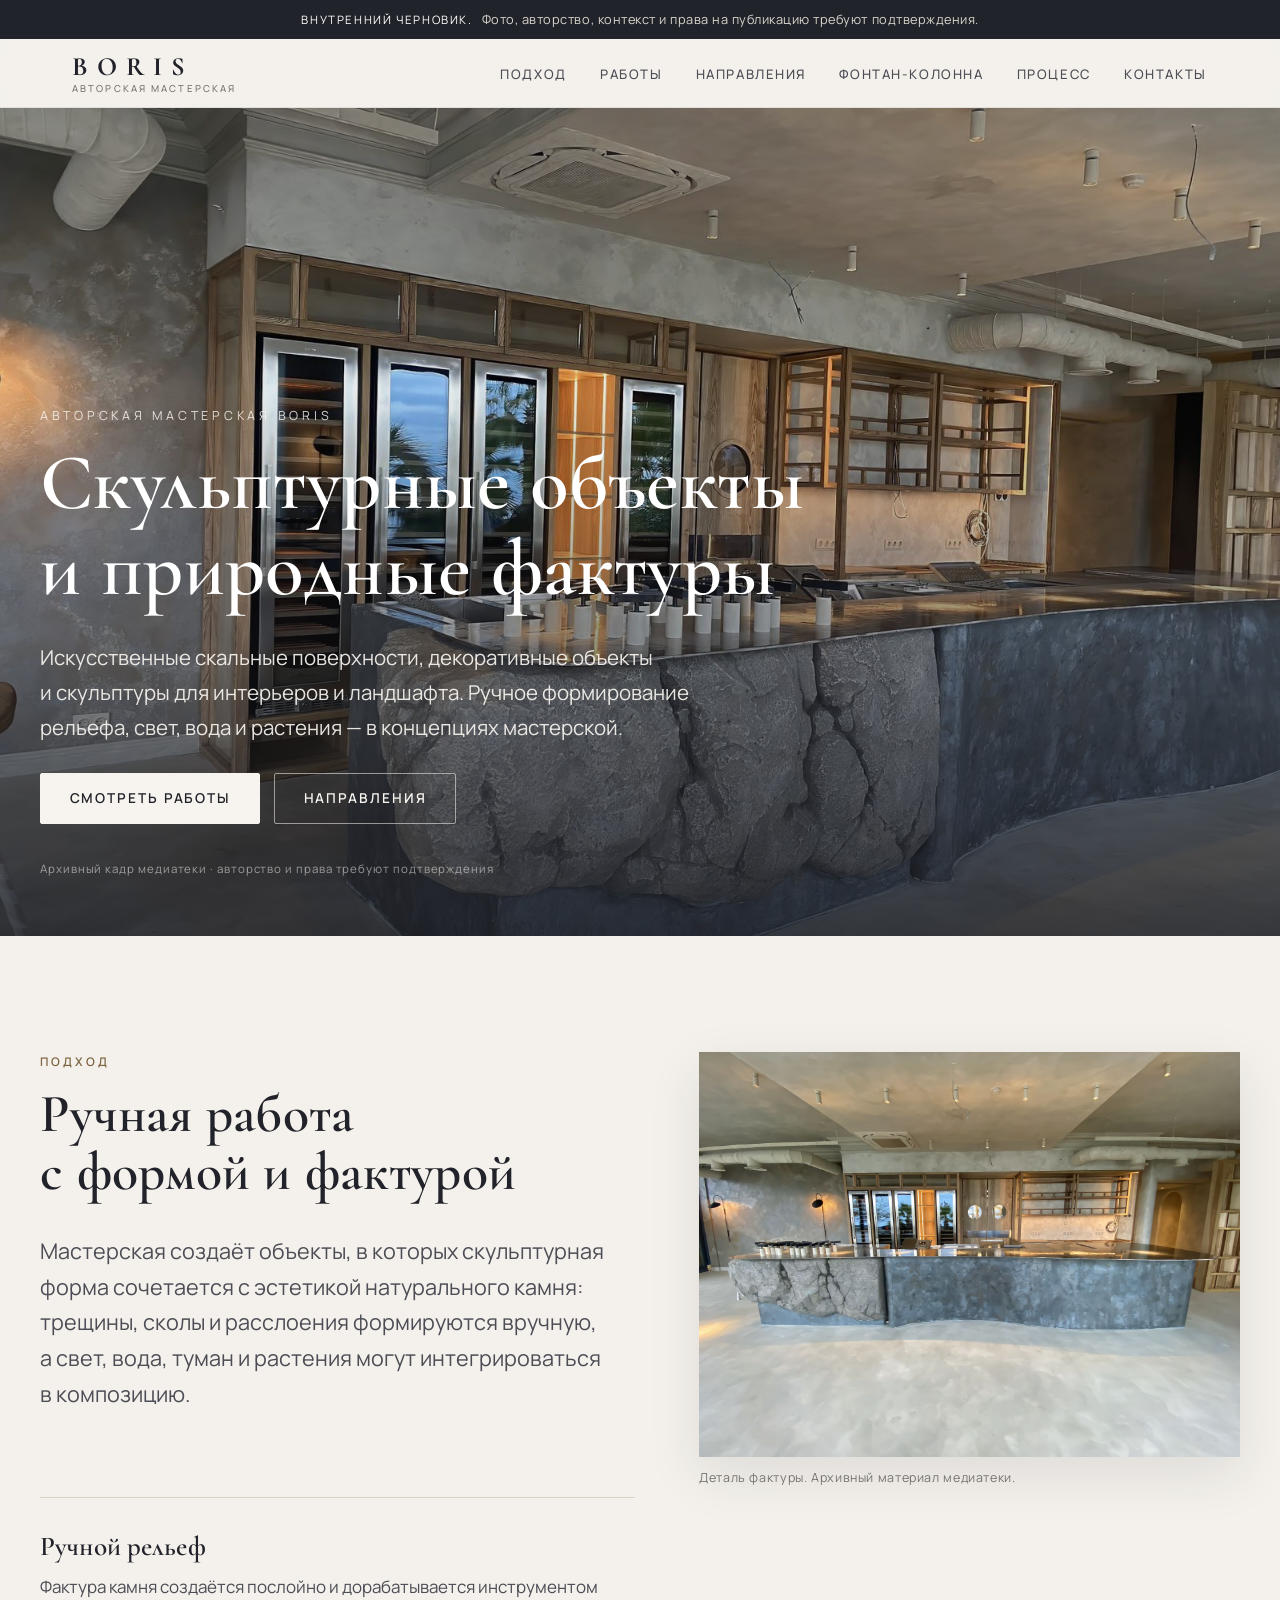
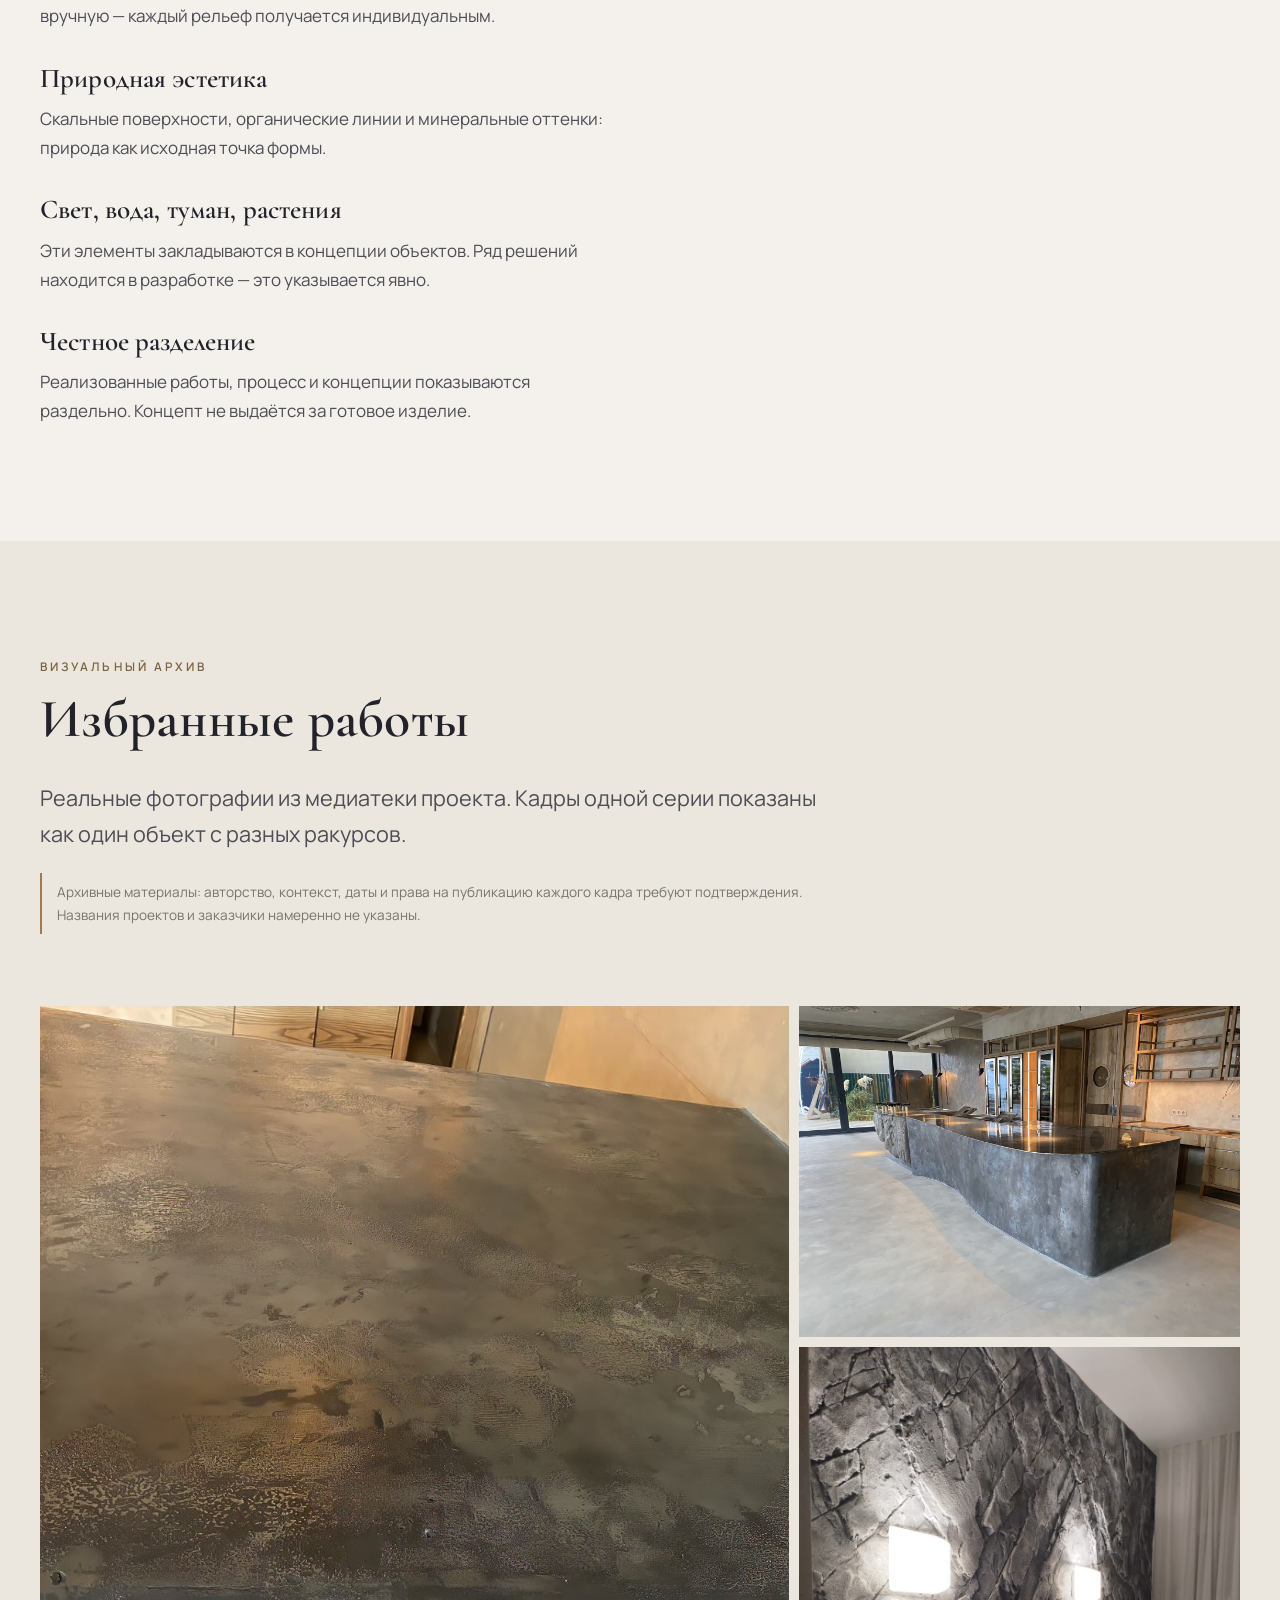
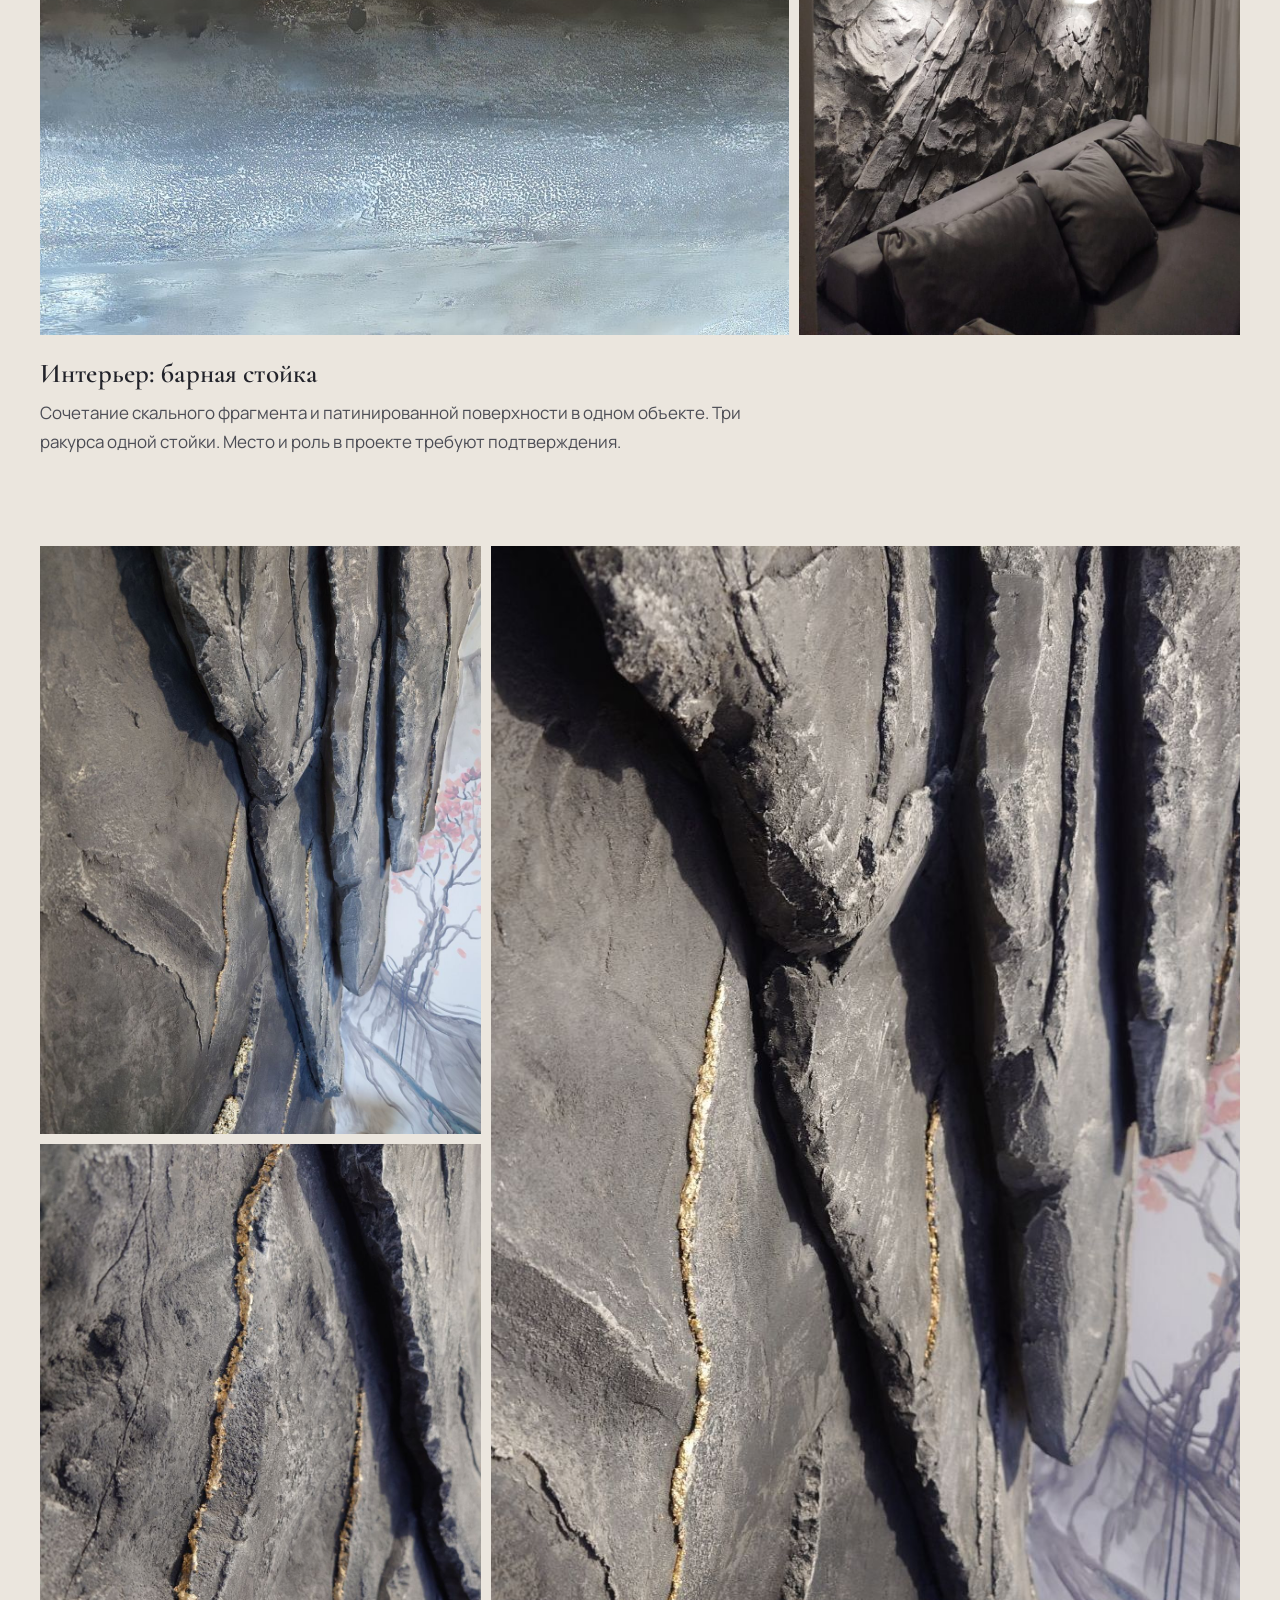
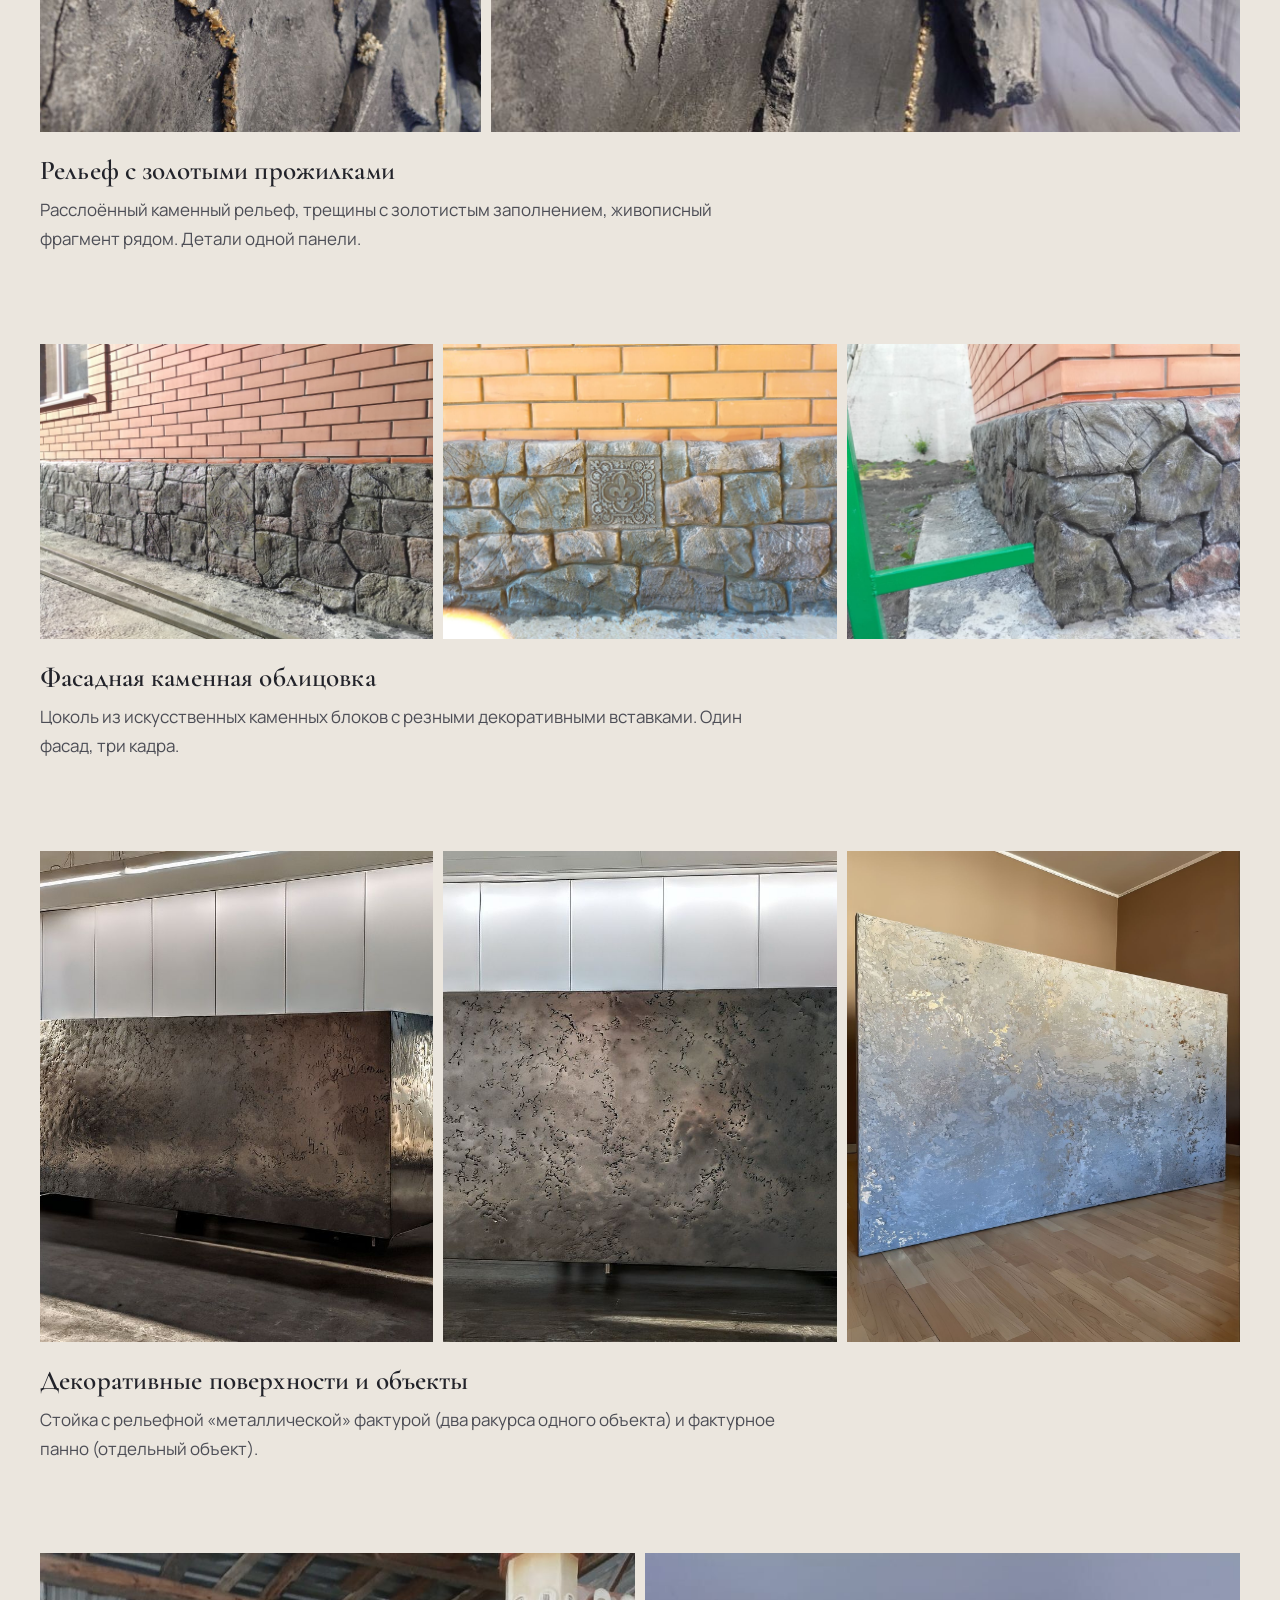
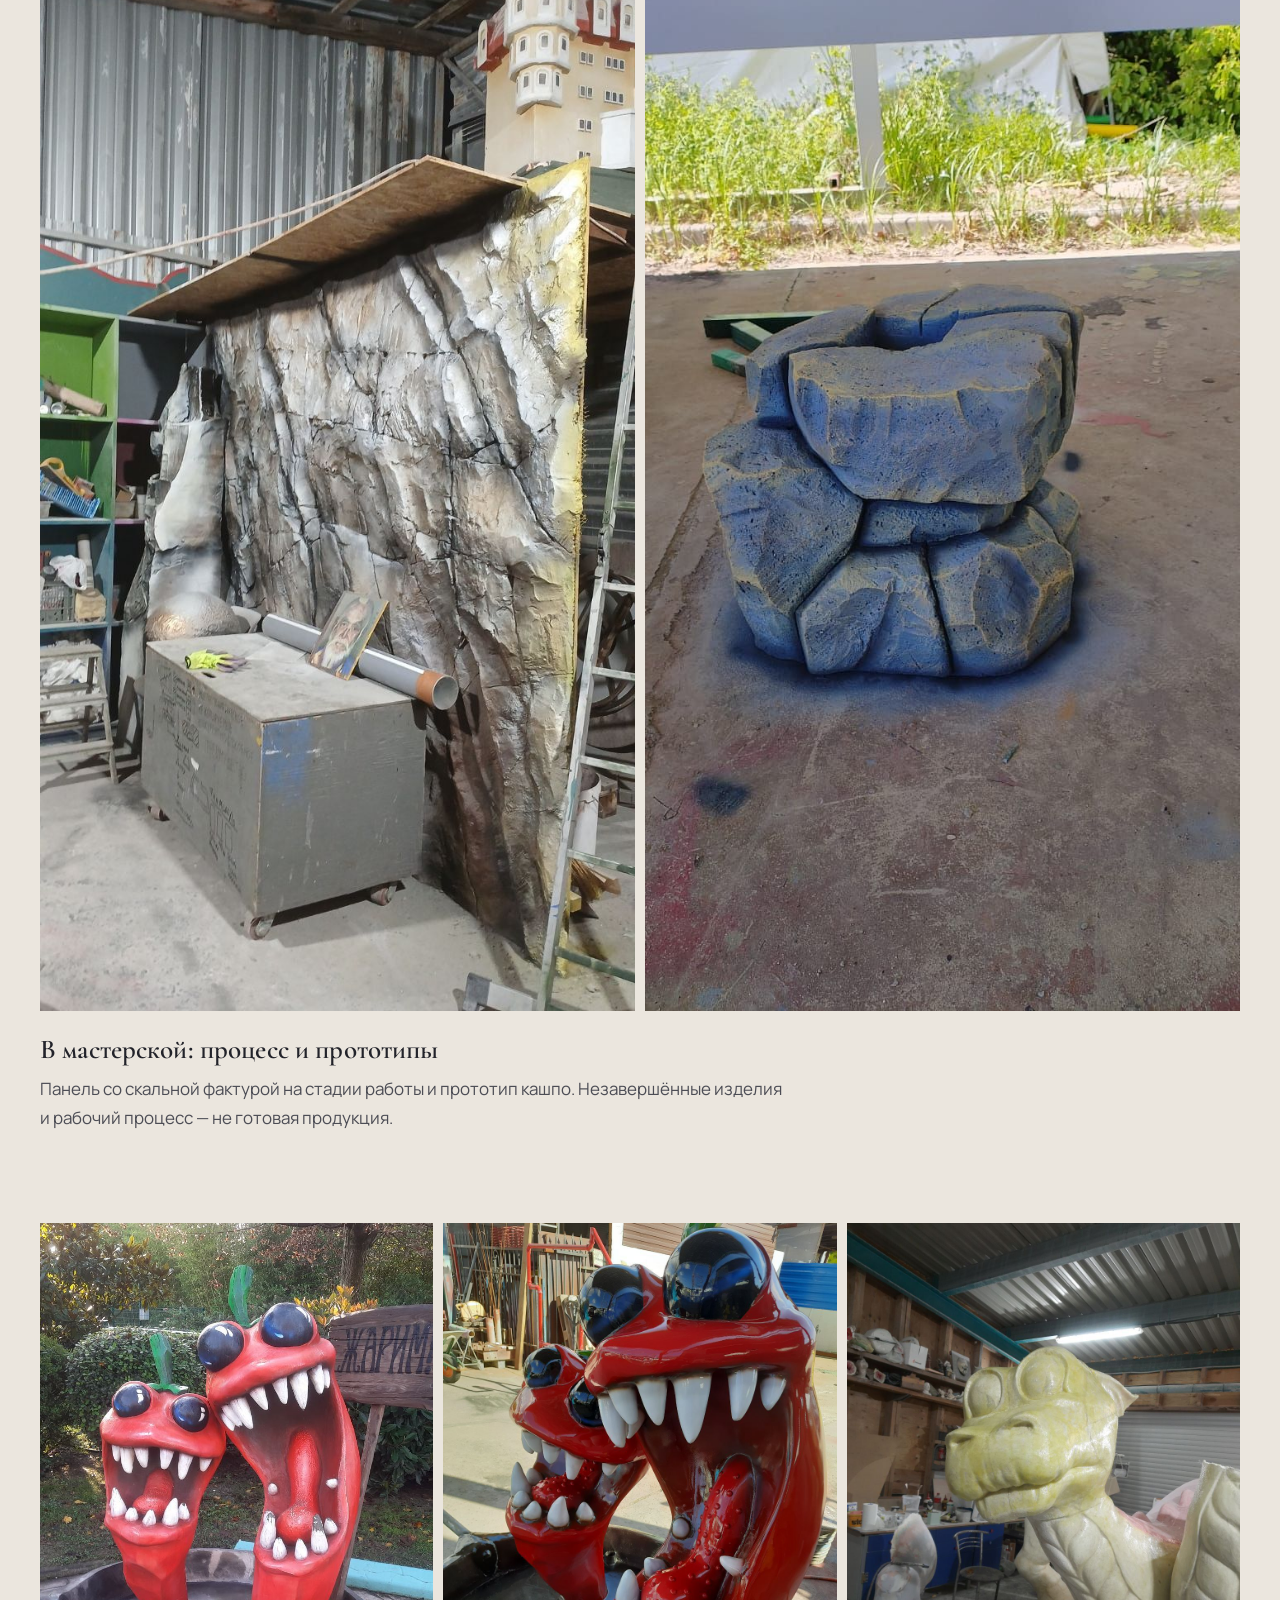
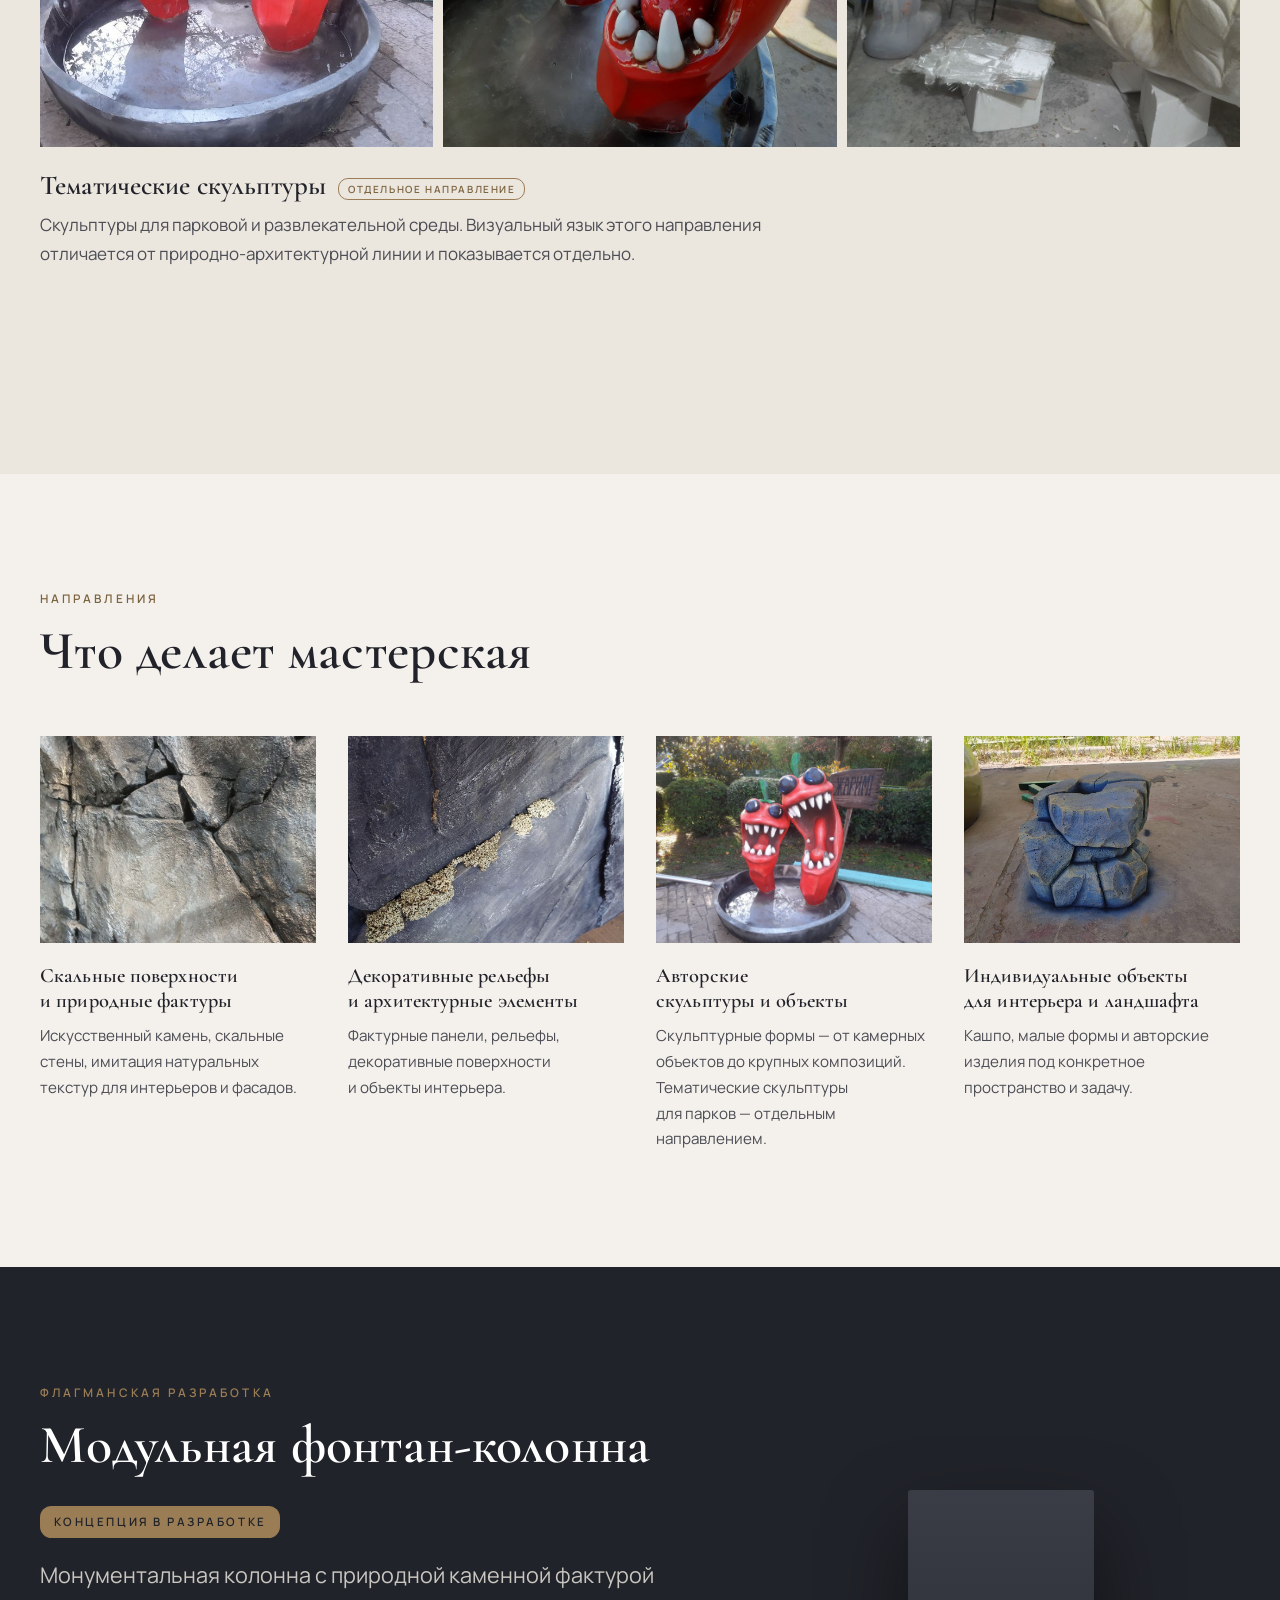
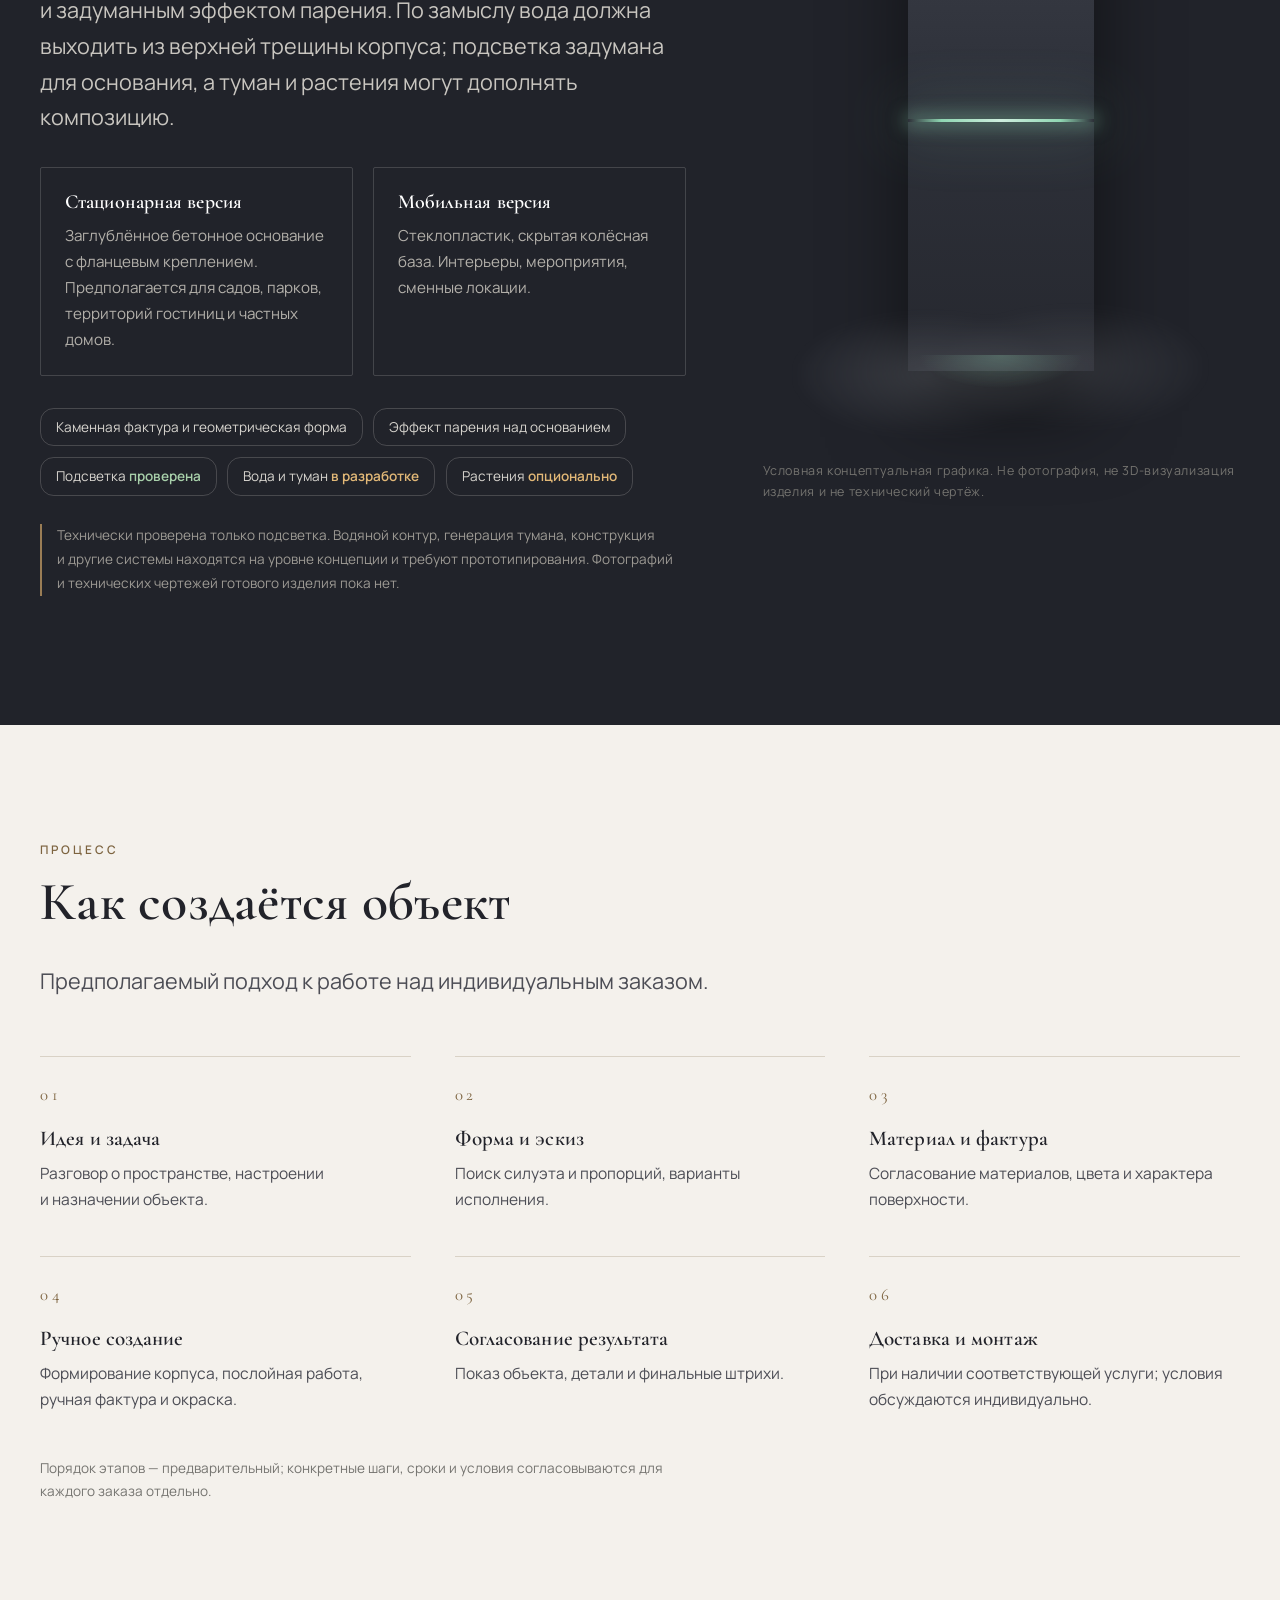
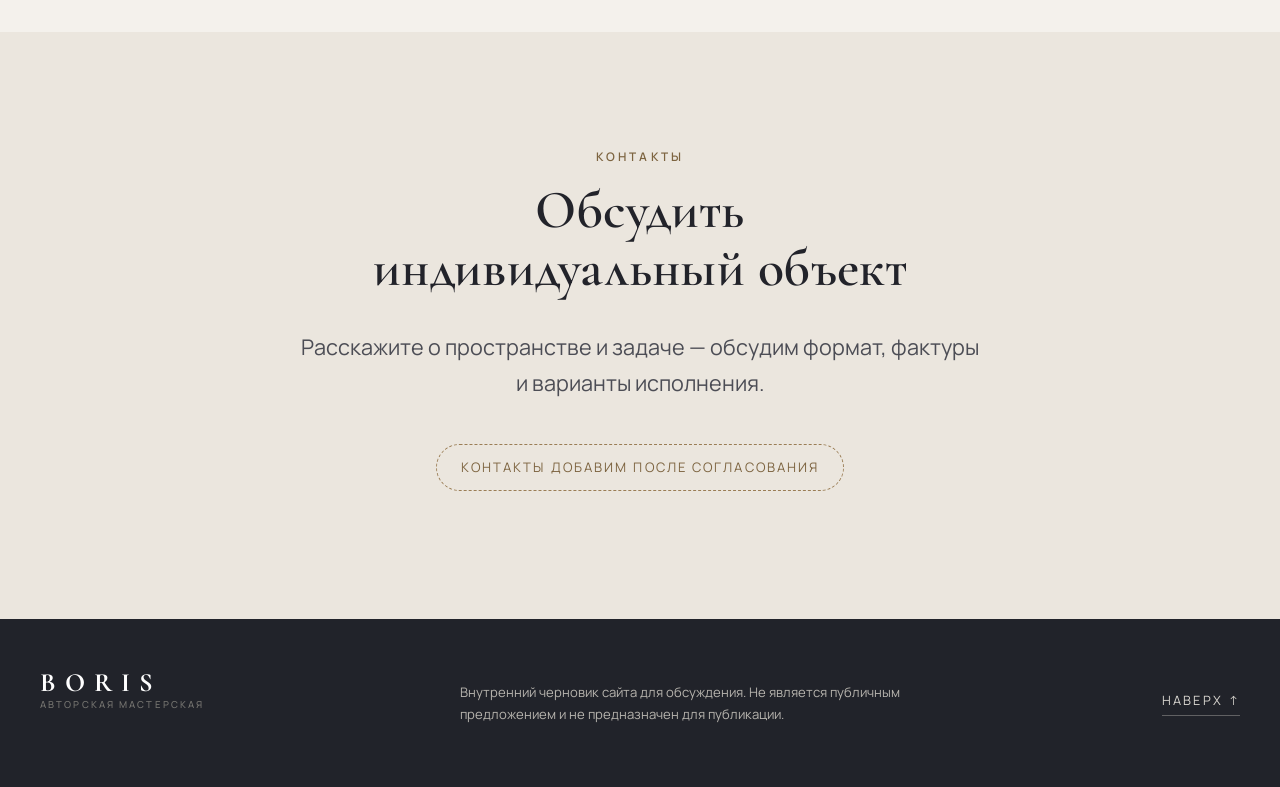
==== commit 081e3475: "Prepare standalone BORIS preview for Vercel" ====
--- a/site/index.html
+++ b/site/index.html
@@ -47,7 +47,7 @@
     <section class="hero" aria-labelledby="hero-title">
       <div class="hero__media" aria-hidden="true">
         <!-- hero-изображение: заменяется здесь (путь к веб-копии из assets/processed/web/) -->
-        <img src="../assets/processed/web/p10-rock-wall-interior-lights.jpg" alt="" fetchpriority="high">
+        <img src="assets/processed/web/p10-rock-wall-interior-lights.jpg" alt="" fetchpriority="high">
       </div>
       <div class="hero__overlay" aria-hidden="true"></div>
       <div class="hero__content">
@@ -90,7 +90,7 @@
         </ul>
         <figure class="approach__figure reveal">
           <!-- деталь фактуры: заменяется здесь -->
-          <img src="../assets/processed/web/p08-patina-texture-closeup.jpg" alt="Крупный план мозаичной патинированной фактуры серебристо-серого цвета с бронзовыми вкраплениями" loading="lazy">
+          <img src="assets/processed/web/p08-patina-texture-closeup.jpg" alt="Крупный план мозаичной патинированной фактуры серебристо-серого цвета с бронзовыми вкраплениями" loading="lazy">
           <figcaption>Деталь фактуры. Архивный материал медиатеки.</figcaption>
         </figure>
       </div>
@@ -112,11 +112,11 @@
         <article class="case reveal" aria-labelledby="case-bar">
           <div class="case__grid case__grid--wide-left">
             <figure class="case__figure">
-              <img src="../assets/processed/web/p06-bar-counter-full-view.jpg" alt="Барная стойка в интерьере: слева грубая скальная фактура фронта, справа гладкая патинированная поверхность" loading="lazy">
+              <img src="assets/processed/web/p06-bar-counter-full-view.jpg" alt="Барная стойка в интерьере: слева грубая скальная фактура фронта, справа гладкая патинированная поверхность" loading="lazy">
             </figure>
             <div class="case__side">
-              <figure class="case__figure"><img src="../assets/processed/web/p01-bar-counter-interior.jpg" alt="Изогнутая барная стойка с тёмной фактурной отделкой и скальным фрагментом на торце" loading="lazy"></figure>
-              <figure class="case__figure"><img src="../assets/processed/web/p11-bar-rock-end-wide.jpg" alt="Барная стойка с крупной скальной формой на торце, общий вид" loading="lazy"></figure>
+              <figure class="case__figure"><img src="assets/processed/web/p01-bar-counter-interior.jpg" alt="Изогнутая барная стойка с тёмной фактурной отделкой и скальным фрагментом на торце" loading="lazy"></figure>
+              <figure class="case__figure"><img src="assets/processed/web/p11-bar-rock-end-wide.jpg" alt="Барная стойка с крупной скальной формой на торце, общий вид" loading="lazy"></figure>
             </div>
           </div>
           <div class="case__caption">
@@ -129,11 +129,11 @@
         <article class="case reveal" aria-labelledby="case-relief">
           <div class="case__grid case__grid--wide-right">
             <div class="case__side">
-              <figure class="case__figure"><img src="../assets/processed/web/p18-relief-gold-veins-sakura.jpg" alt="Серый слоистый рельеф с золотыми прожилками в трещинах рядом с росписью сакуры" loading="lazy"></figure>
-              <figure class="case__figure"><img src="../assets/processed/web/p19-relief-gold-vein-detail.jpg" alt="Крупный план трещины в сером каменном рельефе с золотой прожилкой" loading="lazy"></figure>
+              <figure class="case__figure"><img src="assets/processed/web/p18-relief-gold-veins-sakura.jpg" alt="Серый слоистый рельеф с золотыми прожилками в трещинах рядом с росписью сакуры" loading="lazy"></figure>
+              <figure class="case__figure"><img src="assets/processed/web/p19-relief-gold-vein-detail.jpg" alt="Крупный план трещины в сером каменном рельефе с золотой прожилкой" loading="lazy"></figure>
             </div>
             <figure class="case__figure">
-              <img src="../assets/processed/web/p22-relief-gold-veins-vertical.jpg" alt="Вертикальный кадр слоистого скального рельефа с золотыми прожилками и живописной ветвью сакуры справа" loading="lazy">
+              <img src="assets/processed/web/p22-relief-gold-veins-vertical.jpg" alt="Вертикальный кадр слоистого скального рельефа с золотыми прожилками и живописной ветвью сакуры справа" loading="lazy">
             </figure>
           </div>
           <div class="case__caption">
@@ -145,9 +145,9 @@
         <!-- Кейс: фасадная облицовка (серия P12–P14 — один объект) -->
         <article class="case reveal" aria-labelledby="case-facade">
           <div class="case__grid case__grid--triple">
-            <figure class="case__figure"><img src="../assets/processed/web/p13-facade-stone-base-ornaments.jpg" alt="Каменный цоколь фасада с декоративными резными вставками и оранжевой плиткой выше" loading="lazy"></figure>
-            <figure class="case__figure"><img src="../assets/processed/web/p12-facade-stone-plaque.jpg" alt="Фрагмент каменной облицовки цоколя с декоративной плитой-орнаментом" loading="lazy"></figure>
-            <figure class="case__figure"><img src="../assets/processed/web/p14-facade-stone-corner.jpg" alt="Угол здания с каменной облицовкой цоколя из крупных блоков" loading="lazy"></figure>
+            <figure class="case__figure"><img src="assets/processed/web/p13-facade-stone-base-ornaments.jpg" alt="Каменный цоколь фасада с декоративными резными вставками и оранжевой плиткой выше" loading="lazy"></figure>
+            <figure class="case__figure"><img src="assets/processed/web/p12-facade-stone-plaque.jpg" alt="Фрагмент каменной облицовки цоколя с декоративной плитой-орнаментом" loading="lazy"></figure>
+            <figure class="case__figure"><img src="assets/processed/web/p14-facade-stone-corner.jpg" alt="Угол здания с каменной облицовкой цоколя из крупных блоков" loading="lazy"></figure>
           </div>
           <div class="case__caption">
             <h3 id="case-facade">Фасадная каменная облицовка</h3>
@@ -158,9 +158,9 @@
         <!-- Кейс: декоративные поверхности (P27/P28 — один объект; P29 — отдельный объект) -->
         <article class="case reveal" aria-labelledby="case-decor">
           <div class="case__grid case__grid--triple">
-            <figure class="case__figure"><img src="../assets/processed/web/p27-dark-counter-showroom-angle.jpg" alt="Прямоугольная стойка с рельефной тёмной металлизированной фактурой в светлом помещении с панорамными окнами" loading="lazy"></figure>
-            <figure class="case__figure"><img src="../assets/processed/web/p28-dark-counter-showroom-front.jpg" alt="Фронтальный вид стойки с тёмной рельефной фактурой в помещении с белыми панелями" loading="lazy"></figure>
-            <figure class="case__figure"><img src="../assets/processed/web/p29-textured-art-panel-room.jpg" alt="Крупное фактурное панно голубовато-серебристого цвета с золотыми вкраплениями, прислонённое к стене" loading="lazy"></figure>
+            <figure class="case__figure"><img src="assets/processed/web/p27-dark-counter-showroom-angle.jpg" alt="Прямоугольная стойка с рельефной тёмной металлизированной фактурой в светлом помещении с панорамными окнами" loading="lazy"></figure>
+            <figure class="case__figure"><img src="assets/processed/web/p28-dark-counter-showroom-front.jpg" alt="Фронтальный вид стойки с тёмной рельефной фактурой в помещении с белыми панелями" loading="lazy"></figure>
+            <figure class="case__figure"><img src="assets/processed/web/p29-textured-art-panel-room.jpg" alt="Крупное фактурное панно голубовато-серебристого цвета с золотыми вкраплениями, прислонённое к стене" loading="lazy"></figure>
           </div>
           <div class="case__caption">
             <h3 id="case-decor">Декоративные поверхности и&nbsp;объекты</h3>
@@ -171,8 +171,8 @@
         <!-- Кейс: в мастерской / процесс (P15, P25) -->
         <article class="case reveal" aria-labelledby="case-workshop">
           <div class="case__grid case__grid--double">
-            <figure class="case__figure"><img src="../assets/processed/web/p15-rock-wall-panel-workshop.jpg" alt="Крупная панель с фактурой искусственной скалы на колёсной платформе в мастерской" loading="lazy"></figure>
-            <figure class="case__figure"><img src="../assets/processed/web/p25-planter-prototype.jpg" alt="Прототип кашпо в виде каменной груды с отверстием сверху на производственной площадке" loading="lazy"></figure>
+            <figure class="case__figure"><img src="assets/processed/web/p15-rock-wall-panel-workshop.jpg" alt="Крупная панель с фактурой искусственной скалы на колёсной платформе в мастерской" loading="lazy"></figure>
+            <figure class="case__figure"><img src="assets/processed/web/p25-planter-prototype.jpg" alt="Прототип кашпо в виде каменной груды с отверстием сверху на производственной площадке" loading="lazy"></figure>
           </div>
           <div class="case__caption">
             <h3 id="case-workshop">В&nbsp;мастерской: процесс и&nbsp;прототипы</h3>
@@ -183,9 +183,9 @@
         <!-- Кейс: тематические скульптуры — отдельное направление -->
         <article class="case reveal" aria-labelledby="case-themed">
           <div class="case__grid case__grid--triple">
-            <figure class="case__figure"><img src="../assets/processed/web/p30-red-mouths-installed-park.jpg" alt="Две красные мультяшные скульптуры с разинутыми пастями в чаше фонтана в парке" loading="lazy"></figure>
-            <figure class="case__figure"><img src="../assets/processed/web/p36-red-mouths-painted.jpg" alt="Окрашенные красные скульптуры с разинутыми пастями и белыми зубами в чаше" loading="lazy"></figure>
-            <figure class="case__figure"><img src="../assets/processed/web/p41-dragon-head-primed.jpg" alt="Крупная неокрашенная голова динозавра с рельефной чешуёй в мастерской" loading="lazy"></figure>
+            <figure class="case__figure"><img src="assets/processed/web/p30-red-mouths-installed-park.jpg" alt="Две красные мультяшные скульптуры с разинутыми пастями в чаше фонтана в парке" loading="lazy"></figure>
+            <figure class="case__figure"><img src="assets/processed/web/p36-red-mouths-painted.jpg" alt="Окрашенные красные скульптуры с разинутыми пастями и белыми зубами в чаше" loading="lazy"></figure>
+            <figure class="case__figure"><img src="assets/processed/web/p41-dragon-head-primed.jpg" alt="Крупная неокрашенная голова динозавра с рельефной чешуёй в мастерской" loading="lazy"></figure>
           </div>
           <div class="case__caption">
             <h3 id="case-themed">Тематические скульптуры <span class="tag">отдельное направление</span></h3>
@@ -204,22 +204,22 @@
         </header>
         <ul class="directions__grid">
           <li class="direction-card reveal">
-            <figure><img src="../assets/processed/web/p16-rock-texture-closeup.jpg" alt="Крупный план фактуры искусственного камня с трещинами и расколами" loading="lazy"></figure>
+            <figure><img src="assets/processed/web/p16-rock-texture-closeup.jpg" alt="Крупный план фактуры искусственного камня с трещинами и расколами" loading="lazy"></figure>
             <h3>Скальные поверхности и&nbsp;природные фактуры</h3>
             <p>Искусственный камень, скальные стены, имитация натуральных текстур для интерьеров и&nbsp;фасадов.</p>
           </li>
           <li class="direction-card reveal">
-            <figure><img src="../assets/processed/web/p21-relief-gold-gravel-vein.jpg" alt="Крупный план тёмных слоистых пластин рельефа с золотистым заполнением трещины" loading="lazy"></figure>
+            <figure><img src="assets/processed/web/p21-relief-gold-gravel-vein.jpg" alt="Крупный план тёмных слоистых пластин рельефа с золотистым заполнением трещины" loading="lazy"></figure>
             <h3>Декоративные рельефы и&nbsp;архитектурные элементы</h3>
             <p>Фактурные панели, рельефы, декоративные поверхности и&nbsp;объекты интерьера.</p>
           </li>
           <li class="direction-card reveal">
-            <figure><img src="../assets/processed/web/p30-red-mouths-installed-park.jpg" alt="Красные мультяшные скульптуры в чаше фонтана в парке" loading="lazy"></figure>
+            <figure><img src="assets/processed/web/p30-red-mouths-installed-park.jpg" alt="Красные мультяшные скульптуры в чаше фонтана в парке" loading="lazy"></figure>
             <h3>Авторские скульптуры и&nbsp;объекты</h3>
             <p>Скульптурные формы&nbsp;— от&nbsp;камерных объектов до&nbsp;крупных композиций. Тематические скульптуры для&nbsp;парков&nbsp;— отдельным направлением.</p>
           </li>
           <li class="direction-card reveal">
-            <figure><img src="../assets/processed/web/p25-planter-prototype.jpg" alt="Прототип кашпо в виде каменной груды с отверстием сверху" loading="lazy"></figure>
+            <figure><img src="assets/processed/web/p25-planter-prototype.jpg" alt="Прототип кашпо в виде каменной груды с отверстием сверху" loading="lazy"></figure>
             <h3>Индивидуальные объекты для&nbsp;интерьера и&nbsp;ландшафта</h3>
             <p>Кашпо, малые формы и&nbsp;авторские изделия под конкретное пространство и&nbsp;задачу.</p>
           </li>
@@ -235,12 +235,12 @@
           <p class="eyebrow eyebrow--light">Флагманская разработка</p>
           <h2 id="fountain-title">Модульная фонтан-колонна</h2>
           <p class="status-badge">Концепция в&nbsp;разработке</p>
-          <p class="lead lead--light">Монументальная колонна с&nbsp;природной каменной фактурой и&nbsp;эффектом парения. Вода вытекает из&nbsp;трещины в&nbsp;корпусе, подсветка подчёркивает основание, туман и&nbsp;растения дополняют композицию.</p>
+          <p class="lead lead--light">Монументальная колонна с&nbsp;природной каменной фактурой и&nbsp;задуманным эффектом парения. По&nbsp;замыслу вода должна выходить из&nbsp;верхней трещины корпуса; подсветка задумана для&nbsp;основания, а&nbsp;туман и&nbsp;растения могут дополнять композицию.</p>
 
           <div class="fountain__variants">
             <div class="variant">
               <h3>Стационарная версия</h3>
-              <p>Арт-бетон, постоянное основание. Предназначена для садов, парков, территорий гостиниц и&nbsp;частных домов.</p>
+              <p>Заглублённое бетонное основание с&nbsp;фланцевым креплением. Предполагается для садов, парков, территорий гостиниц и&nbsp;частных домов.</p>
             </div>
             <div class="variant">
               <h3>Мобильная версия</h3>
--- a/site/styles.css
+++ b/site/styles.css
@@ -71,7 +71,7 @@
 ::selection { background: var(--accent); color: #fff; }
 
 /* фокус клавиатуры */
-a:focus-visible, button:focus-visible {
+a:focus-visible, button:focus-visible, [role="button"]:focus-visible {
   outline: 2px solid var(--accent-strong);
   outline-offset: 3px;
   border-radius: var(--radius);
